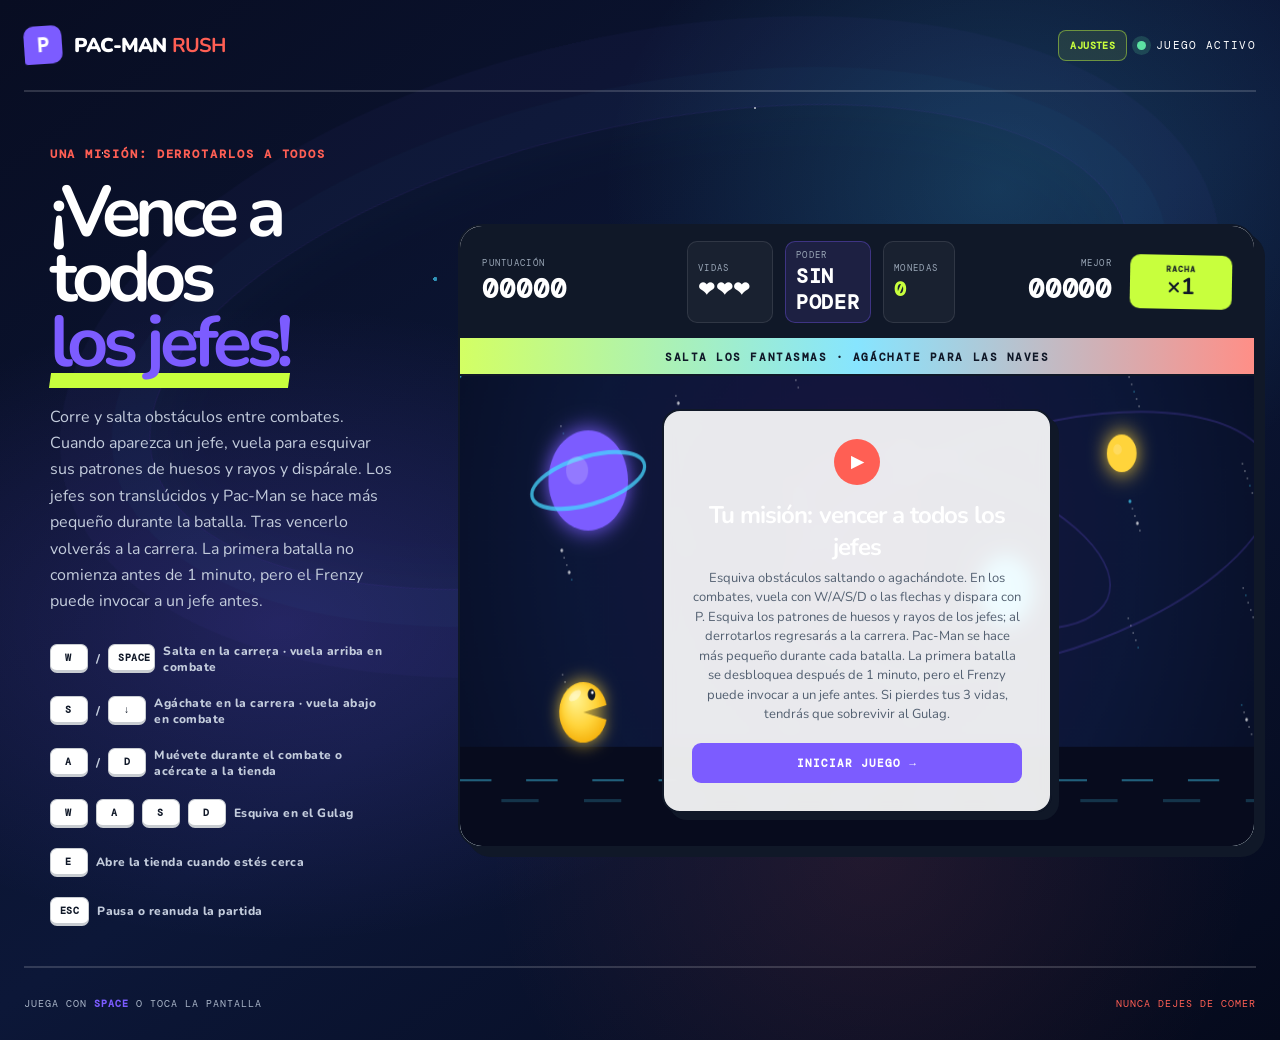
==== Untitled-3.html @ 81307b78 "Add pause controls and clearer boss warnings Co-authored-by: Copilot <223556219+Copilot@users.norepl" ====
<!DOCTYPE html>
<html lang="es">
<head>
  <meta charset="UTF-8">
  <meta name="viewport" content="width=device-width, initial-scale=1.0, viewport-fit=cover">
  <meta name="theme-color" content="#111827">
  <title>Pac-Man Rush — Juego de Pac-Man</title>
  <link rel="preconnect" href="https://fonts.googleapis.com">
  <link rel="preconnect" href="https://fonts.gstatic.com" crossorigin>
  <link href="https://fonts.googleapis.com/css2?family=DM+Mono:wght@500&family=Nunito:wght@600;700;800;900&display=swap" rel="stylesheet">
  <link rel="stylesheet" href="Untitled-2.css">
</head>
<body>
  <main class="app-shell">
    <header class="topbar">
      <a class="brand" href="#" aria-label="Pac-Man Rush">
        <span class="brand-mark" aria-hidden="true">P</span>
        <span>PAC-MAN <b>RUSH</b></span>
      </a>
      <div class="topbar-actions">
        <details class="settings-menu" id="settingsMenu">
          <summary class="settings-button">AJUSTES</summary>
          <section class="settings-panel" aria-labelledby="settingsTitle">
            <h2 id="settingsTitle">Ajustes del juego</h2>
            <label class="setting-row" for="musicToggle">
              <span><strong>Música</strong><small>Melodías de carrera, jefes y Gulag</small></span>
              <input id="musicToggle" type="checkbox" checked>
            </label>
            <label class="setting-row" for="jumpSoundToggle">
              <span><strong>Sonido del salto</strong><small>Efecto de sonido al saltar</small></span>
              <input id="jumpSoundToggle" type="checkbox" checked>
            </label>
            <label class="setting-row" for="mobileModeToggle">
              <span><strong>Modo celular</strong><small>Mejora la nitidez y estabiliza a Pac-Man y los fantasmas</small></span>
              <input id="mobileModeToggle" type="checkbox">
            </label>
            <label class="setting-row" for="reducedAnimationsToggle">
              <span><strong>Reducir animaciones</strong><small>Úsalo si el celular se traba o muestra efectos visuales extraños; no cambia el juego</small></span>
              <input id="reducedAnimationsToggle" type="checkbox">
            </label>
            <p class="settings-status" id="settingsStatus" aria-live="polite">Los ajustes se guardan en este dispositivo.</p>
            <button class="settings-retry" id="retryAudioButton" type="button" hidden>REINTENTAR AUDIO</button>
          </section>
        </details>
        <span class="status-dot"></span>
        <span>JUEGO ACTIVO</span>
      </div>
    </header>

    <section class="hero">
      <div class="hero-copy">
        <p class="eyebrow">UNA MISIÓN: DERROTARLOS A TODOS</p>
        <h1>¡Vence a todos<br><span>los jefes!</span></h1>
        <p class="intro">Corre y salta obstáculos entre combates. Cuando aparezca un jefe, vuela para esquivar sus patrones de huesos y rayos y dispárale. Los jefes son translúcidos y Pac-Man se hace más pequeño durante la batalla. Tras vencerlo volverás a la carrera. La primera batalla no comienza antes de 1 minuto, pero el Frenzy puede invocar a un jefe antes.</p>
        <div class="controls-hint">
          <span><kbd>W</kbd> / <kbd>SPACE</kbd> Salta en la carrera · vuela arriba en combate</span>
          <span><kbd>S</kbd> / <kbd>↓</kbd> Agáchate en la carrera · vuela abajo en combate</span>
          <span><kbd>A</kbd> / <kbd>D</kbd> Muévete durante el combate o acércate a la tienda</span>
          <span><kbd>W</kbd><kbd>A</kbd><kbd>S</kbd><kbd>D</kbd> Esquiva en el Gulag</span>
          <span><kbd>E</kbd> Abre la tienda cuando estés cerca</span>
          <span><kbd>ESC</kbd> Pausa o reanuda la partida</span>
        </div>
      </div>

      <div class="game-card">
        <div class="hud" aria-label="Puntuación del juego">
          <div class="hud-stat">
            <span class="hud-label">PUNTUACIÓN</span>
            <strong id="score">00000</strong>
          </div>

          <div class="hud-meta">
            <div class="hud-metric">
              <span class="hud-label">VIDAS</span>
              <strong id="lives">❤❤❤</strong>
            </div>
            <div class="hud-metric hud-metric--power">
              <span class="hud-label">PODER</span>
              <strong id="powerStatus">SIN PODER</strong>
            </div>
            <div class="hud-metric hud-metric--coins">
              <span class="hud-label">MONEDAS</span>
              <strong id="coinCount">0</strong>
            </div>
          </div>

          <div class="hud-stat hud-stat--right">
            <span class="hud-label">MEJOR</span>
            <strong id="best">00000</strong>
          </div>
          <div class="multiplier" id="multiplier">
            <span>RACHA</span>
            <strong id="multiplierValue">×1</strong>
          </div>
        </div>

        <div class="action-prompt" id="actionPrompt">SALTA LOS FANTASMAS · AGÁCHATE PARA LAS NAVES</div>

        <div class="game-stage" id="gameStage">
          <canvas id="gameCanvas" width="960" height="450" aria-label="Juego de Pac-Man"></canvas>
          <div class="start-panel" id="startPanel">
            <span class="panel-icon">▶</span>
            <h2>Tu misión: vencer a todos los jefes</h2>
            <p>Esquiva obstáculos saltando o agachándote. En los combates, vuela con W/A/S/D o las flechas y dispara con P. Esquiva los patrones de huesos y rayos de los jefes; al derrotarlos regresarás a la carrera. Pac-Man se hace más pequeño durante cada batalla. La primera batalla se desbloquea después de 1 minuto, pero el Frenzy puede invocar a un jefe antes. Si pierdes tus 3 vidas, tendrás que sobrevivir al Gulag.</p>
            <button id="startButton" type="button">INICIAR JUEGO <span>→</span></button>
          </div>
          <div class="game-over-panel" id="gameOverPanel" hidden>
            <span class="panel-icon">!</span>
            <h2>¡Fin de la carrera!</h2>
            <p>Tu puntuación: <strong id="finalScore">0</strong></p>
            <p class="restart-hint">Pulsa <kbd>F</kbd> para comenzar otra vez</p>
            <button id="restartButton" type="button">JUGAR DE NUEVO <span>↻</span></button>
          </div>
          <div class="victory-panel" id="victoryPanel" hidden>
            <span class="panel-icon">★</span>
            <h2>¡Misión cumplida!</h2>
            <p>Derrotaste a todos los jefes. Puntuación final: <strong id="victoryScore">0</strong></p>
            <button id="victoryRestartButton" type="button">JUGAR DE NUEVO <span>↻</span></button>
          </div>
          <button class="game-pause-button" id="gamePauseButton" type="button" aria-label="Pausar juego" hidden>Ⅱ</button>
          <div class="pause-panel" id="pausePanel" role="dialog" aria-modal="true" aria-labelledby="pauseTitle" hidden>
            <span class="panel-icon">Ⅱ</span>
            <h2 id="pauseTitle">Juego en pausa</h2>
            <p>La partida y la música están pausadas.</p>
            <button id="resumeButton" type="button">CONTINUAR <span>▶</span></button>
            <button class="pause-restart-button" id="pauseRestartButton" type="button">REINICIAR PARTIDA <span>↻</span></button>
          </div>
          <div class="gulag-hud" id="gulagHud" role="timer" aria-live="off" hidden>
            <strong id="gulagTitle">EL GULAG</strong>
            <span id="gulagTimer">ESQUIVA PARA VOLVER</span>
            <p>MUÉVETE CON W A S D O LAS FLECHAS</p>
          </div>
          <section class="shark-shop" id="sharkShop" aria-label="Tienda del tiburón" hidden>
            <div class="shop-heading">
              <div>
                <span class="shop-eyebrow">VISITA ESPECIAL</span>
                <h2>¡La tienda del tiburón!</h2>
              </div>
              <strong class="shop-wallet">🪙 <span id="shopCoinCount">0</span></strong>
            </div>
            <p class="shop-copy">Compra una mejora. Tus monedas y mejoras duran hasta que reinicies la partida.</p>
            <div class="shop-items">
              <button class="shop-item" type="button" data-shop-item="score">
                <strong>Racha x2</strong>
                <span class="shop-item-description">Duplica los puntos que ganas.</span>
                <span class="shop-item-price"></span>
              </button>
              <button class="shop-item" type="button" data-shop-item="boss-speed">
                <strong>Botas relámpago</strong>
                <span class="shop-item-description">Muévete más rápido en los jefes.</span>
                <span class="shop-item-price"></span>
              </button>
              <button class="shop-item" type="button" data-shop-item="weapon">
                <strong>Rayo sónico</strong>
                <span class="shop-item-description">Cada disparo hace más daño.</span>
                <span class="shop-item-price"></span>
              </button>
              <button class="shop-item" type="button" data-shop-item="life">
                <strong>Vida extra</strong>
                <span class="shop-item-description">Recupera 1 vida (máximo 3).</span>
                <span class="shop-item-price"></span>
              </button>
            </div>
            <div class="shop-footer">
              <span id="shopMessage" aria-live="polite">Acércate al tiburón para comprar.</span>
              <button id="shopContinueButton" type="button">SEGUIR JUGANDO</button>
            </div>
          </section>
          <div class="milestone-toast" id="milestoneToast" aria-live="polite">
            <span id="milestoneLabel">RACHA DE</span>
            <strong id="milestoneValue">×2</strong>
          </div>

          <div class="boss-panel" id="bossPanel" hidden>
            <span id="bossName">ALIENÍGENA</span>
            <strong id="bossStatus">SALUD: 8</strong>
            <span id="bossAttackStatus">ATAQUE EN: 4s</span>
            <span class="boss-attack-hint" id="bossAttackHint"></span>
            <div class="boss-ammo" id="ammoCount">BALAS: 0</div>
            <span class="boss-intro-status" id="bossIntroStatus" aria-live="polite" hidden></span>
            <p class="boss-controls">WASD / JOYSTICK (EN 3s) · P DISPARA · CARGADOR BRILLANTE = +1 BALA</p>
          </div>
        </div>

        <div class="mobile-controls" aria-label="Controles del juego">
          <div id="gulagJoystick" class="gulag-joystick" role="application" aria-label="Joystick: mueve en cualquier dirección" hidden>
            <div class="gulag-joystick-base">
              <div id="gulagJoystickKnob" class="gulag-joystick-knob"></div>
            </div>
            <span>MOVER</span>
          </div>
          <button id="moveLeftButton" type="button" aria-label="Mover a la izquierda" hidden>←<span>IZQUIERDA</span></button>
          <button id="jumpButton" type="button" aria-label="Saltar">↑<span>SALTAR</span></button>
          <button id="shootButton" type="button" aria-label="Disparar" hidden>●<span>DISPARAR</span></button>
          <button id="duckButton" type="button" aria-label="Agacharse">↓<span>AGÁCHATE</span></button>
          <button id="interactButton" type="button" aria-label="Interactuar con la tienda" hidden>◎<span>TIENDA</span></button>
          <button id="moveRightButton" type="button" aria-label="Mover a la derecha" hidden>→<span>DERECHA</span></button>
        </div>
      </div>
    </section>

    <footer>
      <p>JUEGA CON <span>SPACE</span> O TOCA LA PANTALLA</p>
      <p class="footer-rule">NUNCA DEJES DE COMER</p>
    </footer>
  </main>

  <script src="audio.js"></script>
  <script src="Untitled-1.js"></script>
</body>
</html>
---- Untitled-2.css ----
:root {
  --ink: #101828;
  --paper: #f7f7f1;
  --lime: #c8ff3d;
  --coral: #ff5f54;
  --violet: #7c5cff;
  --cyan: #46d7ff;
  --white: #ffffff;
}

* {
  box-sizing: border-box;
}

html {
  min-height: 100%;
  background: #050a1c;
}

body {
  position: relative;
  min-height: 100vh;
  margin: 0;
  color: var(--white);
  background:
    radial-gradient(ellipse at 78% 18%, rgba(70, 215, 255, .18), transparent 28%),
    radial-gradient(ellipse at 22% 60%, rgba(124, 92, 255, .2), transparent 36%),
    radial-gradient(ellipse at 68% 82%, rgba(255, 95, 84, .1), transparent 31%),
    linear-gradient(145deg, #080d22, #0c1738 52%, #050a1c);
  font-family: "Nunito", sans-serif;
  overflow-x: hidden;
}

body::before,
body::after {
  position: fixed;
  z-index: 0;
  content: "";
  pointer-events: none;
}

body::before {
  inset: 0;
  opacity: .72;
  background-image:
    radial-gradient(1px 1px at 8% 17%, #fff 99%, transparent),
    radial-gradient(1px 1px at 21% 73%, rgba(255, 255, 255, .8) 99%, transparent),
    radial-gradient(2px 2px at 34% 31%, rgba(70, 215, 255, .9) 99%, transparent),
    radial-gradient(1px 1px at 47% 84%, #fff 99%, transparent),
    radial-gradient(1px 1px at 59% 12%, rgba(255, 255, 255, .8) 99%, transparent),
    radial-gradient(2px 2px at 71% 58%, rgba(124, 92, 255, .9) 99%, transparent),
    radial-gradient(1px 1px at 86% 29%, #fff 99%, transparent),
    radial-gradient(1px 1px at 94% 78%, rgba(70, 215, 255, .8) 99%, transparent);
}

body::after {
  top: 14%;
  left: 50%;
  width: min(1000px, 110vw);
  height: 440px;
  border: 1px solid rgba(124, 92, 255, .12);
  border-radius: 50%;
  box-shadow:
    0 0 0 38px rgba(70, 215, 255, .025),
    0 0 0 90px rgba(124, 92, 255, .035),
    inset 0 0 70px rgba(70, 215, 255, .04);
  transform: translateX(-50%) rotate(-13deg);
}

button,
kbd {
  font: inherit;
}

button {
  -webkit-tap-highlight-color: transparent;
}

.app-shell {
  position: relative;
  z-index: 1;
  width: min(1460px, calc(100% - 48px));
  min-height: 100vh;
  margin: 0 auto;
  display: flex;
  flex-direction: column;
}

.topbar {
  position: relative;
  z-index: 12;
  height: 92px;
  display: flex;
  align-items: center;
  justify-content: space-between;
  border-bottom: 2px solid rgba(255, 255, 255, .16);
}

.brand {
  display: flex;
  align-items: center;
  gap: 12px;
  color: var(--white);
  font-size: 20px;
  font-weight: 900;
  letter-spacing: -.04em;
  text-decoration: none;
}

.brand b {
  color: var(--coral);
}

.brand-mark {
  width: 38px;
  height: 38px;
  display: grid;
  place-items: center;
  color: var(--white);
  background: var(--violet);
  border-radius: 10px 10px 10px 3px;
  font-family: "DM Mono", monospace;
  transform: rotate(-4deg);
}

.topbar-actions {
  display: flex;
  align-items: center;
  gap: 10px;
  font-family: "DM Mono", monospace;
  font-size: 11px;
  letter-spacing: .12em;
}

.settings-button {
  display: block;
  padding: 8px 11px;
  color: var(--lime);
  background: rgba(200, 255, 61, .1);
  border: 1px solid rgba(200, 255, 61, .45);
  border-radius: 8px;
  cursor: pointer;
  font-family: "DM Mono", monospace;
  font-size: 10px;
  font-weight: 700;
  letter-spacing: .04em;
  list-style: none;
}

.settings-button::-webkit-details-marker {
  display: none;
}

.settings-button:hover,
.settings-button:focus-visible,
.settings-menu[open] .settings-button {
  background: rgba(200, 255, 61, .2);
}

.settings-menu {
  position: relative;
}

.settings-panel {
  position: absolute;
  top: calc(100% + 12px);
  right: 0;
  z-index: 20;
  width: min(340px, calc(100vw - 32px));
  padding: 18px;
  color: var(--white);
  background: rgba(9, 17, 39, .98);
  border: 2px solid rgba(200, 255, 61, .75);
  border-radius: 14px;
  box-shadow: 6px 6px 0 rgba(16, 24, 40, .65), 0 0 28px rgba(70, 215, 255, .16);
  font-family: "Nunito", sans-serif;
  letter-spacing: normal;
}

.settings-panel h2 {
  margin: 0 0 10px;
  font-size: 18px;
}

.setting-row {
  min-height: 62px;
  display: flex;
  align-items: center;
  justify-content: space-between;
  gap: 14px;
  padding: 10px 0;
  border-top: 1px solid rgba(255, 255, 255, .12);
  cursor: pointer;
}

.setting-row span {
  display: grid;
  gap: 3px;
}

.setting-row strong {
  font-size: 13px;
}

.setting-row small {
  color: #aab6c9;
  font-size: 10px;
  line-height: 1.35;
}

.setting-row input {
  flex: 0 0 auto;
  width: 21px;
  height: 21px;
  accent-color: var(--lime);
}

.settings-status {
  margin: 8px 0 0;
  color: #aab6c9;
  font-size: 10px;
  line-height: 1.4;
}

.settings-retry {
  margin-top: 10px;
  padding: 8px 10px;
  color: var(--ink);
  background: var(--lime);
  border: 0;
  border-radius: 7px;
  cursor: pointer;
  font-family: "DM Mono", monospace;
  font-size: 9px;
  font-weight: 700;
}

.settings-retry[hidden] {
  display: none;
}

@media (max-width: 430px) {
  .settings-panel {
    right: -4px;
    padding: 14px;
  }
}

.status-dot {
  width: 9px;
  height: 9px;
  background: #5de3a3;
  border-radius: 50%;
  box-shadow: 0 0 0 5px rgba(93, 227, 163, .18);
  animation: pulse 1.8s infinite;
}

.hero {
  flex: 1;
  display: grid;
  grid-template-columns: minmax(280px, .72fr) minmax(620px, 1.55fr);
  gap: clamp(30px, 5vw, 80px);
  align-items: center;
  padding: 54px 0 40px;
}

.hero-copy {
  align-self: center;
  padding-left: clamp(0px, 2vw, 28px);
}

.eyebrow {
  margin: 0 0 18px;
  color: var(--coral);
  font-family: "DM Mono", monospace;
  font-size: 12px;
  font-weight: 700;
  letter-spacing: .16em;
}

h1 {
  margin: 0;
  font-size: clamp(52px, 5.6vw, 92px);
  line-height: .91;
  letter-spacing: -.075em;
}

h1 span {
  color: var(--violet);
  position: relative;
  z-index: 0;
}

h1 span::after {
  content: "";
  position: absolute;
  z-index: -1;
  left: 0;
  right: 0;
  bottom: 3px;
  height: 15px;
  background: var(--lime);
  transform: skewX(-8deg);
}

.intro {
  max-width: 440px;
  margin: 28px 0;
  color: #c3ccdc;
  font-size: 16px;
  line-height: 1.65;
}

.controls-hint {
  display: flex;
  flex-wrap: wrap;
  gap: 20px;
  color: #c3ccdc;
  font-size: 12px;
  font-weight: 800;
  letter-spacing: .04em;
}

.controls-hint span {
  display: flex;
  align-items: center;
  gap: 8px;
}

kbd {
  min-width: 38px;
  padding: 6px 9px;
  color: var(--ink);
  background: var(--white);
  border: 1px solid #c8ccd1;
  border-bottom-width: 3px;
  border-radius: 7px;
  font-family: "DM Mono", monospace;
  font-size: 10px;
  text-align: center;
}

.game-card {
  min-width: 0;
  background: var(--white);
  border: 2px solid var(--ink);
  border-radius: 24px;
  box-shadow: 9px 9px 0 var(--ink);
  overflow: hidden;
}

.hud {
  min-height: 92px;
  display: grid;
  grid-template-columns: 1fr minmax(180px, 220px) 1fr auto;
  align-items: center;
  gap: 18px;
  padding: 15px 22px;
  background: var(--ink);
  color: var(--white);
}

.hud-stat {
  display: flex;
  flex-direction: column;
  gap: 2px;
}

.hud-meta {
  display: flex;
  align-items: stretch;
  gap: 12px;
}

.hud-metric {
  display: flex;
  flex-direction: column;
  justify-content: center;
  gap: 2px;
  min-width: 86px;
  padding: 7px 10px;
  color: var(--white);
  background: rgba(255, 255, 255, .04);
  border: 1px solid rgba(255, 255, 255, .1);
  border-radius: 10px;
}

.hud-metric--power {
  background: rgba(124, 92, 255, .12);
  border-color: rgba(124, 92, 255, .35);
}

.hud-metric--power.power-active {
  animation: power-ready-pulse .85s ease-in-out infinite alternate;
}

.hud-metric--coins {
  min-width: 72px;
}

.hud-metric--coins strong {
  color: var(--lime);
}

.hud-stat--right {
  text-align: right;
}

.hud-label {
  color: #9aa7b7;
  font-family: "DM Mono", monospace;
  font-size: 9px;
  letter-spacing: .14em;
}

.hud-stat strong,
.hud-metric strong {
  font-family: "DM Mono", monospace;
  font-size: clamp(20px, 2.1vw, 30px);
  letter-spacing: .03em;
}

.hud-metric strong {
  font-size: clamp(15px, 1.6vw, 20px);
}

.multiplier {
  min-width: 102px;
  padding: 9px 14px;
  color: var(--ink);
  background: var(--lime);
  border-radius: 10px;
  text-align: center;
  transform: rotate(1deg);
}

.action-prompt {
  display: flex;
  justify-content: center;
  align-items: center;
  gap: 10px;
  padding: 12px 16px 10px;
  color: var(--ink);
  background: linear-gradient(90deg, rgba(200, 255, 61, .8), rgba(70, 215, 255, .65), rgba(255, 95, 84, .7));
  border-bottom: 2px solid var(--ink);
  font-family: "DM Mono", monospace;
  font-size: 11px;
  font-weight: 700;
  letter-spacing: .14em;
  text-transform: uppercase;
}

.multiplier span {
  display: block;
  font-family: "DM Mono", monospace;
  font-size: 8px;
  font-weight: 700;
  letter-spacing: .14em;
}

.multiplier strong {
  font-size: 23px;
  line-height: 1.1;
}

.game-stage {
  position: relative;
  height: min(52vw, 470px);
  min-height: 350px;
  overflow: hidden;
  background: #d9f2f6;
  isolation: isolate;
}

#gameCanvas {
  display: block;
  width: 100%;
  height: 100%;
}

.start-panel,
.game-over-panel,
.victory-panel,
.pause-panel {
  position: absolute;
  z-index: 5;
  inset: 50% auto auto 50%;
  width: min(390px, calc(100% - 40px));
  padding: 28px;
  background: rgba(255, 255, 255, .91);
  border: 2px solid var(--ink);
  border-radius: 18px;
  box-shadow: 7px 7px 0 var(--ink);
  text-align: center;
  transform: translate(-50%, -50%);
  backdrop-filter: blur(8px);
}

.start-panel[hidden],
.game-over-panel[hidden],
.victory-panel[hidden],
.pause-panel[hidden] {
  display: none;
}

.start-panel {
  max-height: calc(100% - 24px);
  overflow-y: auto;
}

.gulag-hud {
  position: absolute;
  z-index: 8;
  top: 16px;
  left: 50%;
  width: min(420px, calc(100% - 32px));
  padding: 12px 16px;
  color: #fff;
  background: rgba(10, 4, 12, .9);
  border: 2px solid #ff3f5f;
  border-radius: 12px;
  box-shadow: 0 0 24px rgba(255, 20, 65, .4);
  text-align: center;
  transform: translateX(-50%);
  pointer-events: none;
}

.gulag-hud[hidden] {
  display: none;
}

.gulag-hud strong,
.gulag-hud span {
  display: block;
  font-family: "DM Mono", monospace;
}

.gulag-hud strong {
  color: #ff3f5f;
  font-size: 18px;
  letter-spacing: .16em;
  text-shadow: 0 0 12px rgba(255, 30, 70, .9);
}

.gulag-hud span {
  margin-top: 4px;
  font-size: 12px;
}

.gulag-hud:not(.gulag-intro) strong,
.gulag-hud:not(.gulag-intro) p {
  display: none;
}

.gulag-hud p {
  margin: 5px 0 0;
  color: #c7b8c0;
  font-family: "DM Mono", monospace;
  font-size: 9px;
  letter-spacing: .04em;
}

.restart-hint {
  margin-top: -8px !important;
  font-family: "DM Mono", monospace;
  font-size: 10px !important;
}

.restart-hint kbd {
  min-width: 24px;
  padding: 3px 6px;
}

.game-over-panel {
  top: 18px;
  transform: translateX(-50%);
}

.victory-panel {
  top: 50%;
  border-color: var(--lime);
  transform: translate(-50%, -50%);
}

.shark-shop {
  position: absolute;
  z-index: 9;
  top: 50%;
  left: 50%;
  width: min(560px, calc(100% - 28px));
  max-height: calc(100% - 24px);
  padding: 22px;
  color: var(--white);
  background: rgba(9, 17, 39, .97);
  border: 2px solid var(--lime);
  border-radius: 20px;
  box-shadow: 8px 8px 0 rgba(16, 24, 40, .72), 0 0 30px rgba(200, 255, 61, .23);
  transform: translate(-50%, -50%);
  overflow-y: auto;
}

.shark-shop[hidden] {
  display: none;
}

.shop-heading,
.shop-footer {
  display: flex;
  align-items: center;
  justify-content: space-between;
  gap: 14px;
}

.shop-eyebrow {
  color: var(--lime);
  font-family: "DM Mono", monospace;
  font-size: 9px;
  letter-spacing: .14em;
}

.shop-heading h2 {
  margin: 4px 0 0;
  font-size: clamp(20px, 4vw, 27px);
}

.shop-wallet {
  flex: 0 0 auto;
  padding: 8px 12px;
  color: var(--ink);
  background: var(--lime);
  border-radius: 10px;
  font-family: "DM Mono", monospace;
}

.shop-copy {
  margin: 10px 0 15px;
  color: #c3ccdc;
  font-size: 12px;
}

.shop-items {
  display: grid;
  grid-template-columns: repeat(2, minmax(0, 1fr));
  gap: 10px;
}

.shop-item {
  min-height: 112px;
  display: flex;
  flex-direction: column;
  align-items: flex-start;
  gap: 7px;
  padding: 12px;
  color: var(--white);
  background: rgba(255, 255, 255, .07);
  border: 1px solid rgba(255, 255, 255, .18);
  border-radius: 12px;
  text-align: left;
  cursor: pointer;
  transition: transform .15s ease, border-color .15s ease, background .15s ease;
}

.shop-item:not(:disabled):hover {
  transform: translateY(-3px);
  background: rgba(124, 92, 255, .24);
  border-color: var(--cyan);
}

.shop-item:disabled {
  opacity: .48;
  cursor: not-allowed;
}

.shop-item strong {
  color: var(--lime);
  font-family: "DM Mono", monospace;
  font-size: 12px;
}

.shop-item-description {
  color: #d2d9e5;
  font-size: 10px;
  line-height: 1.35;
}

.shop-item-price {
  margin-top: auto;
  color: var(--cyan);
  font-family: "DM Mono", monospace;
  font-size: 10px;
  font-weight: 700;
}

.shop-footer {
  margin-top: 14px;
}

#shopMessage {
  color: #c3ccdc;
  font-size: 10px;
}

#shopContinueButton {
  flex: 0 0 auto;
  padding: 10px 13px;
  color: var(--ink);
  background: var(--lime);
  border: 0;
  border-radius: 9px;
  font-family: "DM Mono", monospace;
  font-size: 9px;
  font-weight: 700;
  cursor: pointer;
}

.panel-icon {
  display: inline-grid;
  width: 46px;
  height: 46px;
  place-items: center;
  color: var(--white);
  background: var(--coral);
  border-radius: 50%;
  font-family: "DM Mono", monospace;
  font-weight: 900;
}

.start-panel h2,
.game-over-panel h2,
.victory-panel h2 {
  margin: 14px 0 6px;
  font-size: 24px;
  letter-spacing: -.04em;
}

.start-panel p,
.game-over-panel p,
.victory-panel p {
  margin: 0 0 18px;
  color: #536071;
  font-size: 13px;
  line-height: 1.5;
}

.start-panel button,
.game-over-panel button,
.victory-panel button,
.pause-panel button {
  width: 100%;
  padding: 13px 18px;
  color: var(--white);
  background: var(--violet);
  border: 0;
  border-radius: 9px;
  cursor: pointer;
  font-family: "DM Mono", monospace;
  font-size: 11px;
  font-weight: 700;
  letter-spacing: .09em;
  transition: transform .15s ease, box-shadow .15s ease;
}

.start-panel button:hover,
.game-over-panel button:hover,
.victory-panel button:hover,
.pause-panel button:hover {
  transform: translateY(-2px);
  box-shadow: 0 6px 0 rgba(16, 24, 40, .2);
}

.milestone-toast {
  position: absolute;
  z-index: 7;
  top: 28px;
  left: 50%;
  display: flex;
  align-items: center;
  gap: 9px;
  padding: 9px 16px;
  color: var(--ink);
  background: var(--lime);
  border: 2px solid var(--ink);
  border-radius: 99px;
  box-shadow: 4px 4px 0 var(--ink);
  font-family: "DM Mono", monospace;
  font-size: 9px;
  letter-spacing: .09em;
  opacity: 0;
  pointer-events: none;
  transform: translate(-50%, -25px) scale(.9);
  transition: opacity .25s, transform .25s;
}

.milestone-toast.visible {
  opacity: 1;
  transform: translate(-50%, 0) scale(1);
}

.milestone-toast.animating {
  animation: milestone-pop .72s cubic-bezier(.2, 1.45, .45, 1) both;
}

.milestone-toast.frenzy {
  color: #fff;
  background: #ff3f5f;
  border-color: #fff;
  box-shadow: 4px 4px 0 #101828, 0 0 22px rgba(255, 63, 95, .75);
}

.milestone-toast strong {
  font-size: 17px;
}

.boss-panel {
  position: absolute;
  z-index: 8;
  right: 18px;
  top: 18px;
  width: min(252px, calc(100% - 36px));
  padding: 14px;
  color: var(--white);
  background: rgba(16, 24, 40, .94);
  border: 2px solid var(--coral);
  border-radius: 14px;
  box-shadow: 6px 6px 0 rgba(16, 24, 40, .3);
  text-align: center;
}

.boss-panel[hidden] {
  display: none;
}

.boss-intro-status {
  display: inline-block !important;
  margin-top: 6px;
  padding: 4px 8px;
  color: #101828 !important;
  background: var(--lime);
  border-radius: 99px;
  font-size: 9px !important;
  font-weight: 900;
}

.boss-intro-status[hidden] {
  display: none !important;
}

.boss-attack-hint {
  display: block !important;
  margin-top: 5px;
  color: #d7efff !important;
  font-size: 8px !important;
  line-height: 1.45;
  letter-spacing: .04em !important;
}

.boss-panel .boss-attack-imminent {
  color: #fff !important;
  background: #d93650;
  border-radius: 6px;
  padding: 5px 7px;
  animation: boss-warning-pulse .42s ease-in-out infinite alternate;
}

@keyframes boss-warning-pulse {
  to { background: #ff244b; box-shadow: 0 0 14px rgba(255, 36, 75, .85); }
}

.game-pause-button {
  position: absolute;
  z-index: 10;
  top: 16px;
  left: 16px;
  min-width: 42px;
  min-height: 42px;
  padding: 8px 12px;
  color: var(--white);
  background: rgba(16, 24, 40, .9);
  border: 2px solid var(--white);
  border-radius: 10px;
  font-size: 16px;
  font-weight: 900;
  cursor: pointer;
  touch-action: manipulation;
}

.game-pause-button[hidden] {
  display: none;
}

.pause-panel {
  z-index: 12;
  color: var(--ink);
}

.pause-panel .pause-restart-button {
  margin-top: 9px;
  color: var(--ink);
  background: #e8edf5;
  border: 1px solid rgba(16, 24, 40, .16);
}

.mobile-controls.paused {
  pointer-events: none;
  visibility: hidden;
}

.boss-panel span,
.boss-panel strong {
  display: block;
  font-family: "DM Mono", monospace;
}

.boss-panel span {
  color: var(--lime);
  font-size: 8px;
  letter-spacing: .14em;
}

.boss-panel strong {
  margin: 5px 0;
  font-size: 14px;
}

.boss-ammo {
  margin-top: 8px;
  color: var(--lime);
  font-family: "DM Mono", monospace;
  font-size: 12px;
}

.boss-controls {
  margin: 7px 0 0;
  color: #d5dce5;
  font-family: "DM Mono", monospace;
  font-size: 8px;
  line-height: 1.5;
}

.boss-controls kbd {
  min-width: 22px;
  padding: 2px 5px;
  border-bottom-width: 2px;
}

@keyframes milestone-pop {
  0% { transform: translate(-50%, -25px) scale(.55); }
  55% { transform: translate(-50%, 0) scale(1.13); }
  100% { transform: translate(-50%, 0) scale(1); }
}

@keyframes power-ready-pulse {
  from {
    border-color: rgba(124, 92, 255, .35);
    box-shadow: 0 0 0 rgba(70, 215, 255, 0);
  }
  to {
    border-color: rgba(70, 215, 255, .95);
    box-shadow: 0 0 16px rgba(70, 215, 255, .72);
  }
}

.game-stage.damage-shake {
  animation: damage-shake .48s steps(2, end);
}

@keyframes damage-shake {
  0%, 100% { transform: translate(0, 0); }
  20% { transform: translate(-7px, 3px); }
  40% { transform: translate(6px, -3px); }
  60% { transform: translate(-4px, -2px); }
  80% { transform: translate(3px, 2px); }
}

@media (prefers-reduced-motion: reduce) {
  .hud-metric--power.power-active {
    animation: none;
    border-color: rgba(70, 215, 255, .95);
    box-shadow: 0 0 12px rgba(70, 215, 255, .55);
  }

  .game-stage.damage-shake {
    animation: none;
  }

  .boss-panel .boss-attack-imminent {
    animation: none;
  }
}

.mobile-controls {
  display: none;
  grid-template-columns: 1fr 1fr;
  border-top: 2px solid var(--ink);
}

.mobile-controls.boss-active {
  grid-template-columns: repeat(5, minmax(0, 1fr));
}

.mobile-controls.boss-joystick-active {
  grid-template-columns: 1fr auto;
  justify-items: center;
  padding: 8px 14px;
}

.mobile-controls.gulag-active {
  grid-template-columns: 1fr;
  justify-items: center;
  padding: 8px;
}

.mobile-controls.shop-active {
  grid-template-columns: repeat(3, minmax(0, 1fr));
}

.mobile-controls.shop-active.shop-open {
  display: none;
}

.gulag-joystick[hidden] {
  display: none;
}

.gulag-joystick {
  display: grid;
  justify-items: center;
  gap: 3px;
  color: #ff9aaf;
  font-family: "DM Mono", monospace;
  font-size: 8px;
  font-weight: 700;
  letter-spacing: .14em;
  touch-action: none;
  user-select: none;
  -webkit-user-select: none;
}

.gulag-joystick-base {
  position: relative;
  width: 104px;
  height: 104px;
  display: grid;
  place-items: center;
  background:
    linear-gradient(rgba(255, 36, 75, .2), rgba(255, 36, 75, .2)) center / 2px 68% no-repeat,
    linear-gradient(90deg, rgba(255, 36, 75, .2), rgba(255, 36, 75, .2)) center / 68% 2px no-repeat,
    radial-gradient(circle, rgba(255, 36, 75, .16) 0 34%, rgba(255, 36, 75, .07) 35% 64%, rgba(21, 10, 16, .92) 65%);
  border: 2px solid rgba(255, 73, 110, .8);
  border-radius: 50%;
  box-shadow: inset 0 0 16px rgba(255, 36, 75, .22), 0 0 18px rgba(255, 36, 75, .16);
  touch-action: none;
}

.gulag-joystick-knob {
  width: 38px;
  height: 38px;
  background: radial-gradient(circle at 35% 30%, #ff8da5, #ff244b 72%);
  border: 2px solid #ffd4dc;
  border-radius: 50%;
  box-shadow: 0 3px 10px rgba(0, 0, 0, .45), 0 0 12px rgba(255, 36, 75, .55);
  pointer-events: none;
  transform: translate(0, 0);
}

.mobile-controls.boss-joystick-active .gulag-joystick {
  color: #9af4ff;
}

.mobile-controls.boss-joystick-active .gulag-joystick-base {
  background:
    linear-gradient(rgba(70, 215, 255, .2), rgba(70, 215, 255, .2)) center / 2px 68% no-repeat,
    linear-gradient(90deg, rgba(70, 215, 255, .2), rgba(70, 215, 255, .2)) center / 68% 2px no-repeat,
    radial-gradient(circle, rgba(70, 215, 255, .18) 0 34%, rgba(70, 215, 255, .07) 35% 64%, rgba(8, 17, 35, .92) 65%);
  border-color: rgba(70, 215, 255, .85);
  box-shadow: inset 0 0 16px rgba(70, 215, 255, .22), 0 0 18px rgba(70, 215, 255, .2);
}

.mobile-controls.boss-joystick-active .gulag-joystick-knob {
  background: radial-gradient(circle at 35% 30%, #b4faff, #20a9d2 72%);
  box-shadow: 0 3px 10px rgba(0, 0, 0, .45), 0 0 12px rgba(70, 215, 255, .55);
}

.mobile-controls button[hidden] {
  display: none;
}

.mobile-controls button {
  min-width: 0;
  min-height: 64px;
  padding: 10px 4px;
  background: var(--white);
  border: 0;
  color: var(--ink);
  font-family: "DM Mono", monospace;
  font-size: 18px;
  font-weight: 800;
  touch-action: none;
  user-select: none;
  -webkit-user-select: none;
  -webkit-touch-callout: none;
}

.mobile-controls button + button {
  border-left: 2px solid var(--ink);
}

.mobile-controls button:active {
  background: var(--lime);
  transform: translateY(1px);
}

.mobile-controls.gulag-active button {
  display: none;
}

.mobile-controls span {
  display: block;
  margin-top: 2px;
  font-size: clamp(6px, 1.7vw, 8px);
  letter-spacing: .06em;
}

footer {
  min-height: 74px;
  display: flex;
  align-items: center;
  justify-content: space-between;
  border-top: 2px solid rgba(255, 255, 255, .16);
  color: #aab6c9;
  font-family: "DM Mono", monospace;
  font-size: 10px;
  letter-spacing: .1em;
}

footer span {
  color: var(--violet);
  font-weight: 700;
}

.footer-rule {
  color: var(--coral);
}

@keyframes pulse {
  50% { box-shadow: 0 0 0 9px rgba(93, 227, 163, 0); }
}

@media (max-width: 1050px) {
  .hero {
    grid-template-columns: 1fr;
    padding-top: 38px;
  }

  .hero-copy {
    display: grid;
    grid-template-columns: 1fr 1fr;
    gap: 0 30px;
    padding-left: 0;
  }

  .hero-copy .eyebrow,
  .hero-copy h1 {
    grid-column: 1;
  }

  .hero-copy .intro,
  .hero-copy .controls-hint {
    grid-column: 2;
  }

  .hero-copy .intro {
    margin-top: 6px;
  }

  .hero-copy .controls-hint {
    align-self: start;
  }
}

@media (max-width: 720px) {
  .app-shell {
    width: min(100% - 24px, 620px);
  }

  .topbar {
    height: 72px;
  }

  .hero {
    padding: 30px 0 28px;
  }

  .hero-copy {
    display: block;
  }

  h1 {
    font-size: clamp(48px, 16vw, 70px);
  }

  .intro {
    margin: 20px 0;
  }

  .game-card {
    box-shadow: 6px 6px 0 var(--ink);
  }

  .hud {
    grid-template-columns: 1fr 1fr;
    gap: 10px;
    padding: 13px 15px;
  }

  .hud-meta {
    gap: 6px;
    flex-wrap: wrap;
  }

  .hud-metric {
    min-width: 65px;
    padding: 6px 7px;
  }

  .multiplier {
    grid-column: 1 / -1;
    min-width: 0;
    padding: 7px 12px;
    display: flex;
    justify-content: center;
    align-items: center;
    gap: 10px;
  }

  .multiplier span {
    display: inline;
  }

  .action-prompt {
    padding: 10px 8px;
    font-size: clamp(7px, 2.2vw, 10px);
    letter-spacing: .07em;
    text-align: center;
  }

  .game-stage {
    height: clamp(270px, 76vw, 390px);
    min-height: 270px;
  }

  .mobile-controls {
    display: grid;
  }

  .mobile-controls.boss-active button {
    min-height: 58px;
  }

  .shop-items {
    grid-template-columns: 1fr;
    gap: 5px;
  }

  .shop-item {
    min-height: 60px;
    gap: 4px;
    padding: 8px;
  }

  .shop-item strong,
  .shop-item-price {
    font-size: 9px;
  }

  .shop-item-description {
    font-size: 9px;
    line-height: 1.15;
  }

  .shop-copy {
    margin: 4px 0 6px;
    font-size: 9px;
  }

  .shark-shop {
    top: 8px;
    max-height: calc(100% - 16px);
    padding: 10px;
    transform: translateX(-50%);
  }

  .shop-heading h2 {
    font-size: 17px;
  }

  .shop-footer {
    gap: 6px;
  }

  #shopMessage {
    max-width: 42%;
    font-size: 8px;
    line-height: 1.2;
  }

  #shopContinueButton {
    padding: 7px;
    font-size: 8px;
  }

  footer {
    min-height: 60px;
  }

  .footer-rule {
    display: none;
  }
}

@media (max-width: 430px) {
  .topbar-actions {
    display: flex;
  }

  .topbar-actions .status-dot,
  .topbar-actions > span:last-child {
    display: none;
  }

  .settings-button {
    padding: 6px 8px;
    font-size: 9px;
  }

  .game-stage {
    height: clamp(250px, 76vw, 330px);
    min-height: 250px;
  }

  h1 {
    font-size: 47px;
  }
}

@media (pointer: coarse) and (min-width: 721px) {
  .mobile-controls {
    display: grid;
  }
}

@media (prefers-reduced-motion: reduce) {
  *, *::before, *::after {
    scroll-behavior: auto !important;
    animation-duration: .01ms !important;
    animation-iteration-count: 1 !important;
    transition-duration: .01ms !important;
  }
}
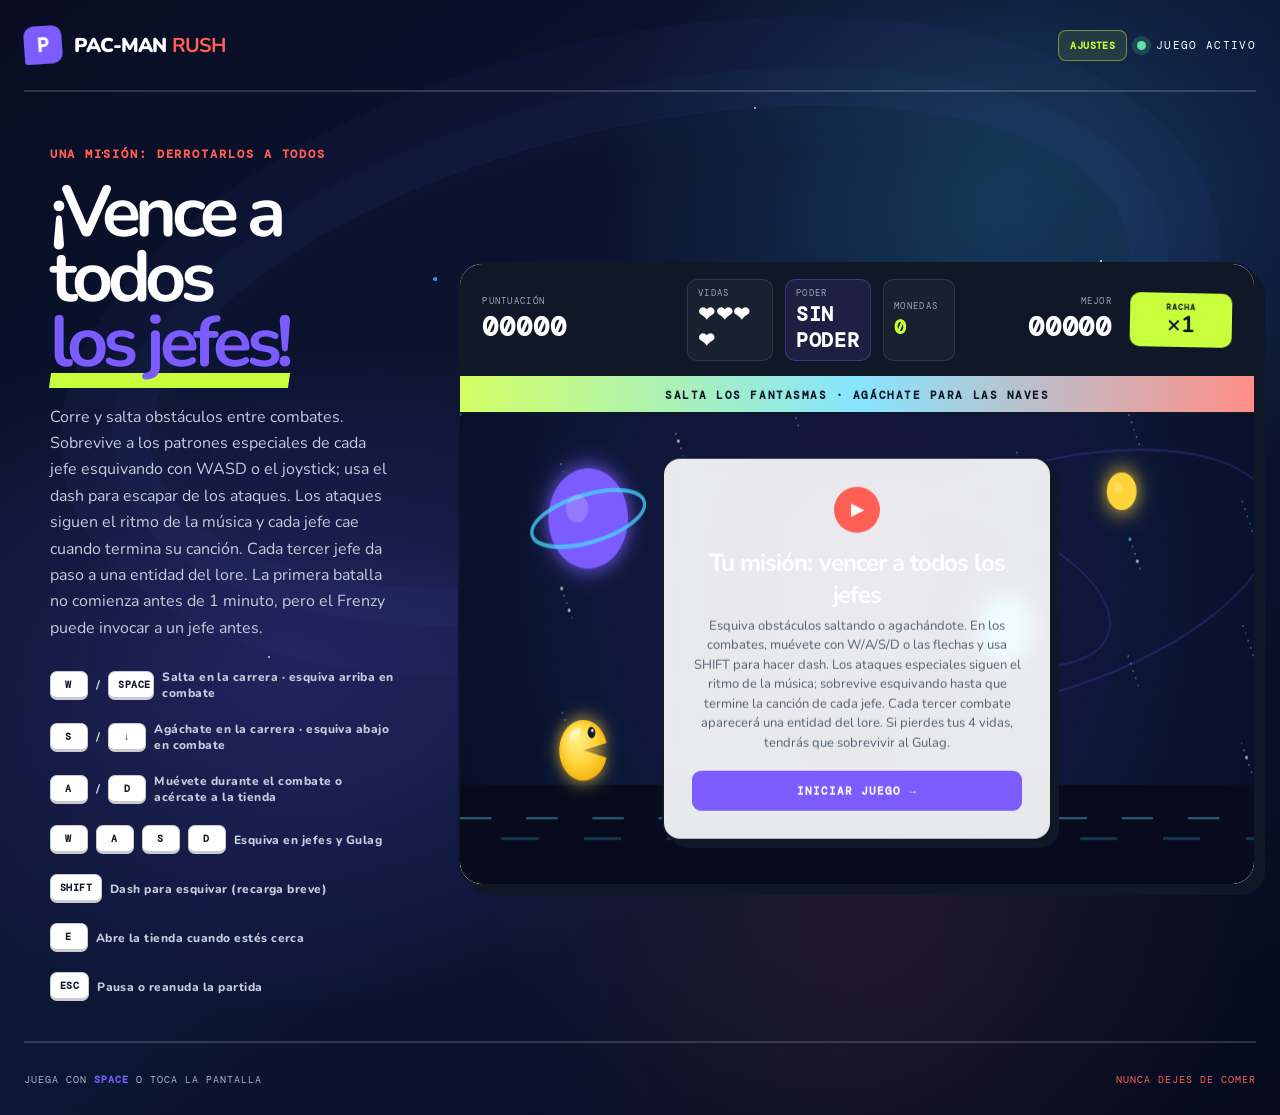
==== commit 0e40e63b: "Publish updated boss battles and music Co-authored-by: Copilot <223556219+Copilot@users.noreply.gith" ====
--- a/Untitled-3.html
+++ b/Untitled-3.html
@@ -51,12 +51,13 @@
       <div class="hero-copy">
         <p class="eyebrow">UNA MISIÓN: DERROTARLOS A TODOS</p>
         <h1>¡Vence a todos<br><span>los jefes!</span></h1>
-        <p class="intro">Corre y salta obstáculos entre combates. Cuando aparezca un jefe, vuela para esquivar sus patrones de huesos y rayos y dispárale. Los jefes son translúcidos y Pac-Man se hace más pequeño durante la batalla. Tras vencerlo volverás a la carrera. La primera batalla no comienza antes de 1 minuto, pero el Frenzy puede invocar a un jefe antes.</p>
+        <p class="intro">Corre y salta obstáculos entre combates. Sobrevive a los patrones especiales de cada jefe esquivando con WASD o el joystick; usa el dash para escapar de los ataques. Los ataques siguen el ritmo de la música y cada jefe cae cuando termina su canción. Cada tercer jefe da paso a una entidad del lore. La primera batalla no comienza antes de 1 minuto, pero el Frenzy puede invocar a un jefe antes.</p>
         <div class="controls-hint">
-          <span><kbd>W</kbd> / <kbd>SPACE</kbd> Salta en la carrera · vuela arriba en combate</span>
-          <span><kbd>S</kbd> / <kbd>↓</kbd> Agáchate en la carrera · vuela abajo en combate</span>
+          <span><kbd>W</kbd> / <kbd>SPACE</kbd> Salta en la carrera · esquiva arriba en combate</span>
+          <span><kbd>S</kbd> / <kbd>↓</kbd> Agáchate en la carrera · esquiva abajo en combate</span>
           <span><kbd>A</kbd> / <kbd>D</kbd> Muévete durante el combate o acércate a la tienda</span>
-          <span><kbd>W</kbd><kbd>A</kbd><kbd>S</kbd><kbd>D</kbd> Esquiva en el Gulag</span>
+          <span><kbd>W</kbd><kbd>A</kbd><kbd>S</kbd><kbd>D</kbd> Esquiva en jefes y Gulag</span>
+          <span><kbd>SHIFT</kbd> Dash para esquivar (recarga breve)</span>
           <span><kbd>E</kbd> Abre la tienda cuando estés cerca</span>
           <span><kbd>ESC</kbd> Pausa o reanuda la partida</span>
         </div>
@@ -72,7 +73,7 @@
           <div class="hud-meta">
             <div class="hud-metric">
               <span class="hud-label">VIDAS</span>
-              <strong id="lives">❤❤❤</strong>
+              <strong id="lives">❤❤❤❤</strong>
             </div>
             <div class="hud-metric hud-metric--power">
               <span class="hud-label">PODER</span>
@@ -101,7 +102,7 @@
           <div class="start-panel" id="startPanel">
             <span class="panel-icon">▶</span>
             <h2>Tu misión: vencer a todos los jefes</h2>
-            <p>Esquiva obstáculos saltando o agachándote. En los combates, vuela con W/A/S/D o las flechas y dispara con P. Esquiva los patrones de huesos y rayos de los jefes; al derrotarlos regresarás a la carrera. Pac-Man se hace más pequeño durante cada batalla. La primera batalla se desbloquea después de 1 minuto, pero el Frenzy puede invocar a un jefe antes. Si pierdes tus 3 vidas, tendrás que sobrevivir al Gulag.</p>
+            <p>Esquiva obstáculos saltando o agachándote. En los combates, muévete con W/A/S/D o las flechas y usa SHIFT para hacer dash. Los ataques especiales siguen el ritmo de la música; sobrevive esquivando hasta que termine la canción de cada jefe. Cada tercer combate aparecerá una entidad del lore. Si pierdes tus 4 vidas, tendrás que sobrevivir al Gulag.</p>
             <button id="startButton" type="button">INICIAR JUEGO <span>→</span></button>
           </div>
           <div class="game-over-panel" id="gameOverPanel" hidden>
@@ -150,14 +151,14 @@
                 <span class="shop-item-description">Muévete más rápido en los jefes.</span>
                 <span class="shop-item-price"></span>
               </button>
-              <button class="shop-item" type="button" data-shop-item="weapon">
-                <strong>Rayo sónico</strong>
-                <span class="shop-item-description">Cada disparo hace más daño.</span>
+              <button class="shop-item" type="button" data-shop-item="dash">
+                <strong>Impulso rápido</strong>
+                <span class="shop-item-description">Reduce la recarga del dash.</span>
                 <span class="shop-item-price"></span>
               </button>
               <button class="shop-item" type="button" data-shop-item="life">
                 <strong>Vida extra</strong>
-                <span class="shop-item-description">Recupera 1 vida (máximo 3).</span>
+                <span class="shop-item-description">Recupera 1 vida (máximo 4).</span>
                 <span class="shop-item-price"></span>
               </button>
             </div>
@@ -173,12 +174,12 @@
 
           <div class="boss-panel" id="bossPanel" hidden>
             <span id="bossName">ALIENÍGENA</span>
-            <strong id="bossStatus">SALUD: 8</strong>
+            <span class="boss-lore" id="bossLore" hidden></span>
+            <strong id="bossStatus">SOBREVIVE: 20s</strong>
             <span id="bossAttackStatus">ATAQUE EN: 4s</span>
             <span class="boss-attack-hint" id="bossAttackHint"></span>
-            <div class="boss-ammo" id="ammoCount">BALAS: 0</div>
             <span class="boss-intro-status" id="bossIntroStatus" aria-live="polite" hidden></span>
-            <p class="boss-controls">WASD / JOYSTICK (EN 3s) · P DISPARA · CARGADOR BRILLANTE = +1 BALA</p>
+            <p class="boss-controls">WASD / JOYSTICK PARA ESQUIVAR · SHIFT / DASH PARA ESCAPAR</p>
           </div>
         </div>
 
@@ -191,7 +192,7 @@
           </div>
           <button id="moveLeftButton" type="button" aria-label="Mover a la izquierda" hidden>←<span>IZQUIERDA</span></button>
           <button id="jumpButton" type="button" aria-label="Saltar">↑<span>SALTAR</span></button>
-          <button id="shootButton" type="button" aria-label="Disparar" hidden>●<span>DISPARAR</span></button>
+          <button id="dashButton" type="button" aria-label="Dash" hidden>➤<span>DASH</span></button>
           <button id="duckButton" type="button" aria-label="Agacharse">↓<span>AGÁCHATE</span></button>
           <button id="interactButton" type="button" aria-label="Interactuar con la tienda" hidden>◎<span>TIENDA</span></button>
           <button id="moveRightButton" type="button" aria-label="Mover a la derecha" hidden>→<span>DERECHA</span></button>
--- a/Untitled-2.css
+++ b/Untitled-2.css
@@ -845,6 +845,19 @@
   display: none !important;
 }
 
+.boss-lore {
+  display: block !important;
+  margin-top: 5px;
+  color: #e7d9ff !important;
+  font-size: 8px !important;
+  line-height: 1.4;
+  letter-spacing: .02em !important;
+}
+
+.boss-lore[hidden] {
+  display: none !important;
+}
+
 .boss-attack-hint {
   display: block !important;
   margin-top: 5px;
@@ -990,7 +1003,7 @@
 
 .mobile-controls {
   display: none;
-  grid-template-columns: 1fr 1fr;
+  grid-template-columns: repeat(3, minmax(0, 1fr));
   border-top: 2px solid var(--ink);
 }
 
@@ -1005,9 +1018,10 @@
 }
 
 .mobile-controls.gulag-active {
-  grid-template-columns: 1fr;
+  grid-template-columns: 1fr auto;
   justify-items: center;
-  padding: 8px;
+  align-items: center;
+  padding: 8px 14px;
 }
 
 .mobile-controls.shop-active {
@@ -1110,6 +1124,18 @@
   transform: translateY(1px);
 }
 
+.mobile-controls #dashButton {
+  min-width: 64px;
+  color: #07506a;
+  background: #d7f8ff;
+  border-left: 2px solid rgba(16, 24, 40, .16);
+}
+
+.mobile-controls #dashButton.dash-cooldown {
+  color: #687386;
+  background: #e4e8ef;
+}
+
 .mobile-controls.gulag-active button {
   display: none;
 }
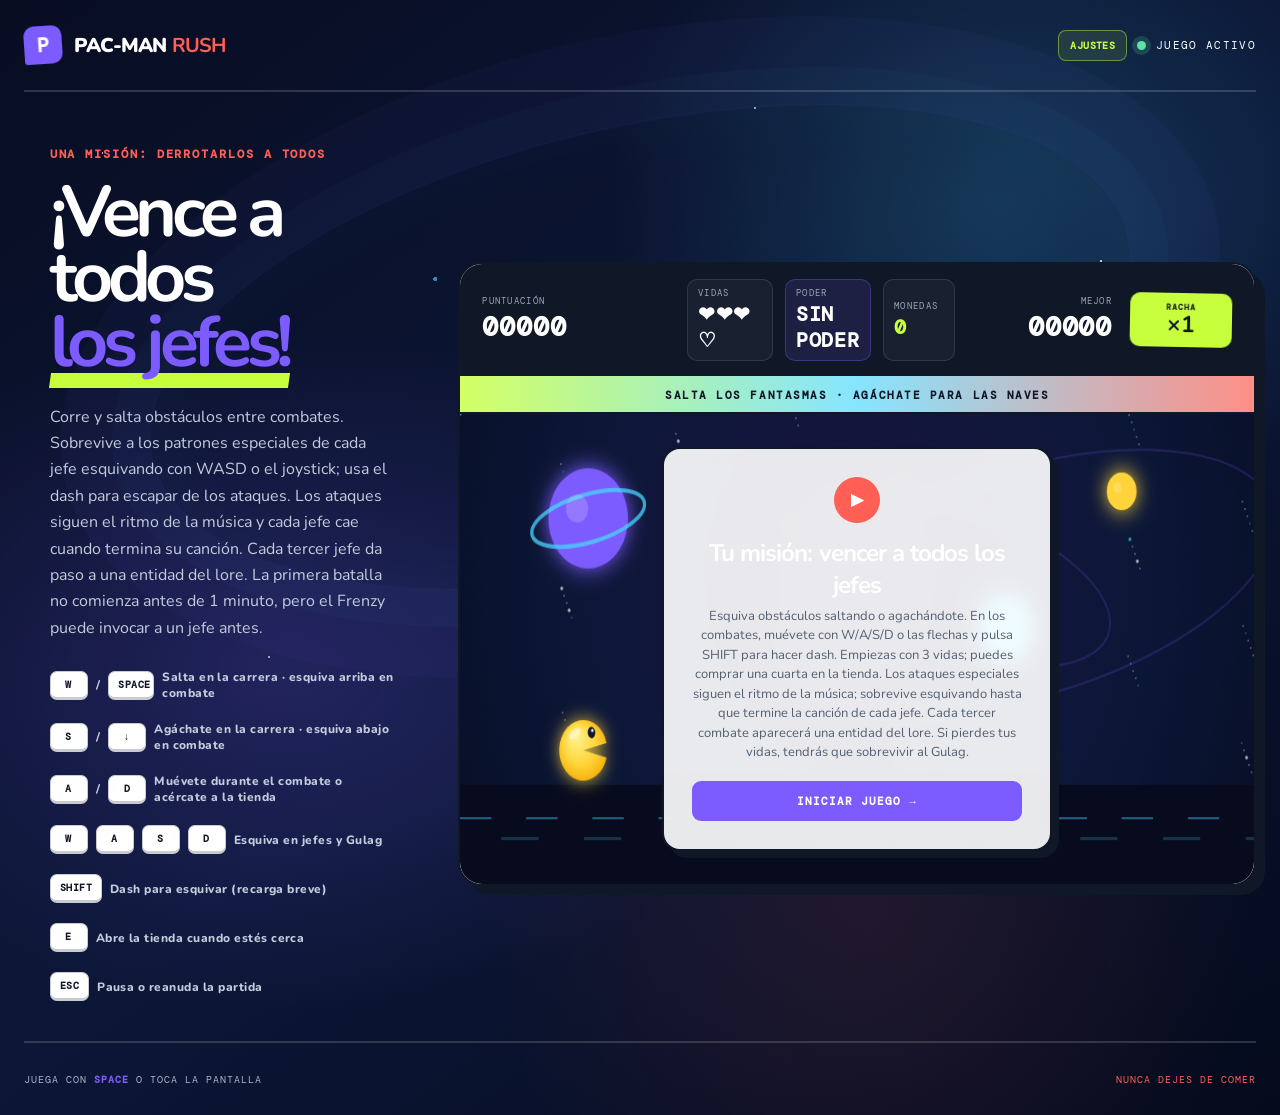
==== commit df46170b: "Update dash control, lives, and shark merchant Co-authored-by: Copilot <223556219+Copilot@users.nore" ====
--- a/Untitled-3.html
+++ b/Untitled-3.html
@@ -102,7 +102,7 @@
           <div class="start-panel" id="startPanel">
             <span class="panel-icon">▶</span>
             <h2>Tu misión: vencer a todos los jefes</h2>
-            <p>Esquiva obstáculos saltando o agachándote. En los combates, muévete con W/A/S/D o las flechas y usa SHIFT para hacer dash. Los ataques especiales siguen el ritmo de la música; sobrevive esquivando hasta que termine la canción de cada jefe. Cada tercer combate aparecerá una entidad del lore. Si pierdes tus 4 vidas, tendrás que sobrevivir al Gulag.</p>
+            <p>Esquiva obstáculos saltando o agachándote. En los combates, muévete con W/A/S/D o las flechas y pulsa SHIFT para hacer dash. Empiezas con 3 vidas; puedes comprar una cuarta en la tienda. Los ataques especiales siguen el ritmo de la música; sobrevive esquivando hasta que termine la canción de cada jefe. Cada tercer combate aparecerá una entidad del lore. Si pierdes tus vidas, tendrás que sobrevivir al Gulag.</p>
             <button id="startButton" type="button">INICIAR JUEGO <span>→</span></button>
           </div>
           <div class="game-over-panel" id="gameOverPanel" hidden>
@@ -158,7 +158,7 @@
               </button>
               <button class="shop-item" type="button" data-shop-item="life">
                 <strong>Vida extra</strong>
-                <span class="shop-item-description">Recupera 1 vida (máximo 4).</span>
+                <span class="shop-item-description">Empiezas con 3; compra una cuarta vida una vez.</span>
                 <span class="shop-item-price"></span>
               </button>
             </div>
@@ -192,7 +192,7 @@
           </div>
           <button id="moveLeftButton" type="button" aria-label="Mover a la izquierda" hidden>←<span>IZQUIERDA</span></button>
           <button id="jumpButton" type="button" aria-label="Saltar">↑<span>SALTAR</span></button>
-          <button id="dashButton" type="button" aria-label="Dash" hidden>➤<span>DASH</span></button>
+          <button id="dashButton" type="button" aria-label="SHIFT: dash disponible" hidden>⇧<span>SHIFT</span></button>
           <button id="duckButton" type="button" aria-label="Agacharse">↓<span>AGÁCHATE</span></button>
           <button id="interactButton" type="button" aria-label="Interactuar con la tienda" hidden>◎<span>TIENDA</span></button>
           <button id="moveRightButton" type="button" aria-label="Mover a la derecha" hidden>→<span>DERECHA</span></button>
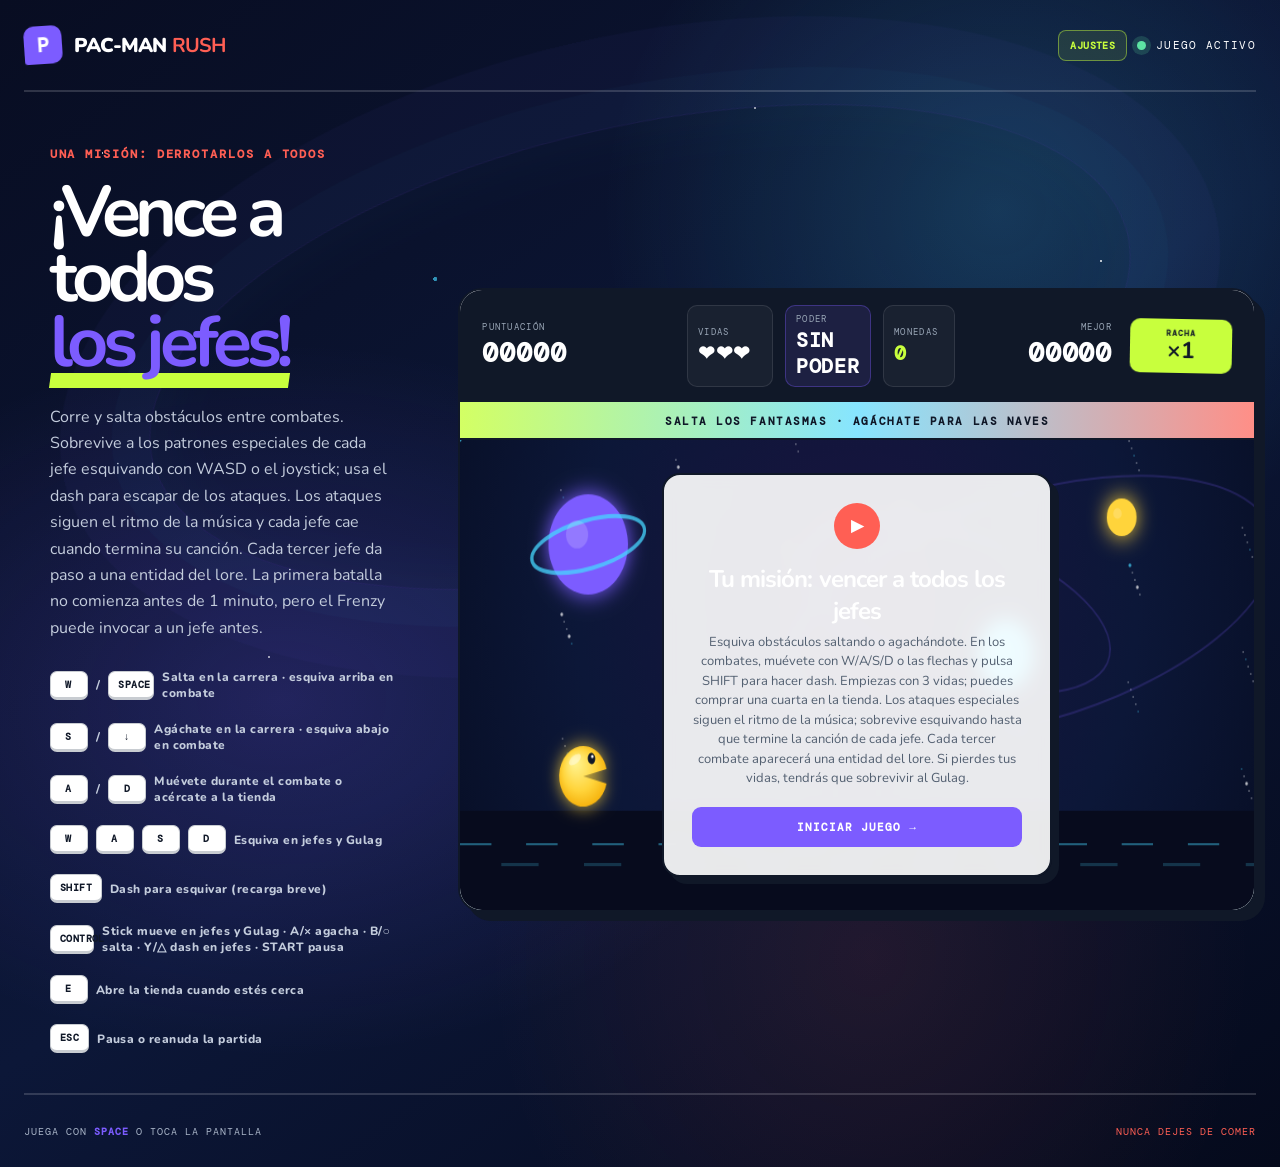
==== commit 408720ab: "Update gamepad control mapping Co-authored-by: Copilot <223556219+Copilot@users.noreply.github.com>" ====
--- a/Untitled-3.html
+++ b/Untitled-3.html
@@ -58,6 +58,7 @@
           <span><kbd>A</kbd> / <kbd>D</kbd> Muévete durante el combate o acércate a la tienda</span>
           <span><kbd>W</kbd><kbd>A</kbd><kbd>S</kbd><kbd>D</kbd> Esquiva en jefes y Gulag</span>
           <span><kbd>SHIFT</kbd> Dash para esquivar (recarga breve)</span>
+          <span><kbd>CONTROL</kbd> Stick mueve en jefes y Gulag · A/× agacha · B/○ salta · Y/△ dash en jefes · START pausa</span>
           <span><kbd>E</kbd> Abre la tienda cuando estés cerca</span>
           <span><kbd>ESC</kbd> Pausa o reanuda la partida</span>
         </div>
@@ -73,7 +74,7 @@
           <div class="hud-meta">
             <div class="hud-metric">
               <span class="hud-label">VIDAS</span>
-              <strong id="lives">❤❤❤❤</strong>
+              <strong id="lives">❤❤❤</strong>
             </div>
             <div class="hud-metric hud-metric--power">
               <span class="hud-label">PODER</span>
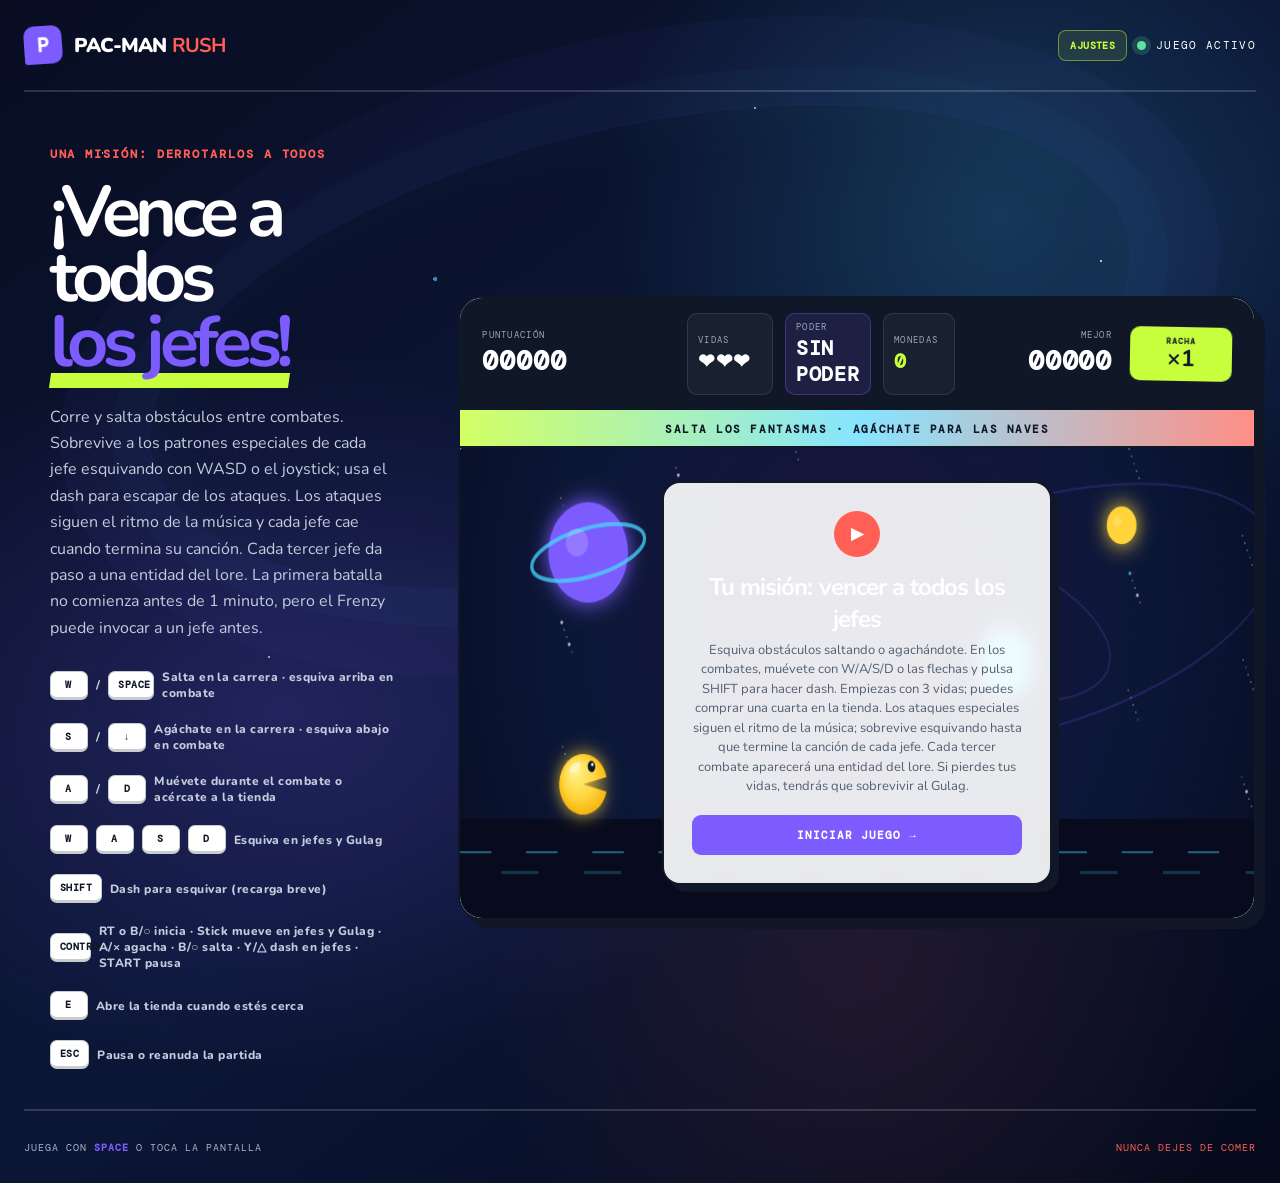
==== commit c2f7c5ed: "Allow starting with gamepad RT Co-authored-by: Copilot <223556219+Copilot@users.noreply.github.com>" ====
--- a/Untitled-3.html
+++ b/Untitled-3.html
@@ -58,7 +58,7 @@
           <span><kbd>A</kbd> / <kbd>D</kbd> Muévete durante el combate o acércate a la tienda</span>
           <span><kbd>W</kbd><kbd>A</kbd><kbd>S</kbd><kbd>D</kbd> Esquiva en jefes y Gulag</span>
           <span><kbd>SHIFT</kbd> Dash para esquivar (recarga breve)</span>
-          <span><kbd>CONTROL</kbd> Stick mueve en jefes y Gulag · A/× agacha · B/○ salta · Y/△ dash en jefes · START pausa</span>
+          <span><kbd>CONTROL</kbd> RT o B/○ inicia · Stick mueve en jefes y Gulag · A/× agacha · B/○ salta · Y/△ dash en jefes · START pausa</span>
           <span><kbd>E</kbd> Abre la tienda cuando estés cerca</span>
           <span><kbd>ESC</kbd> Pausa o reanuda la partida</span>
         </div>
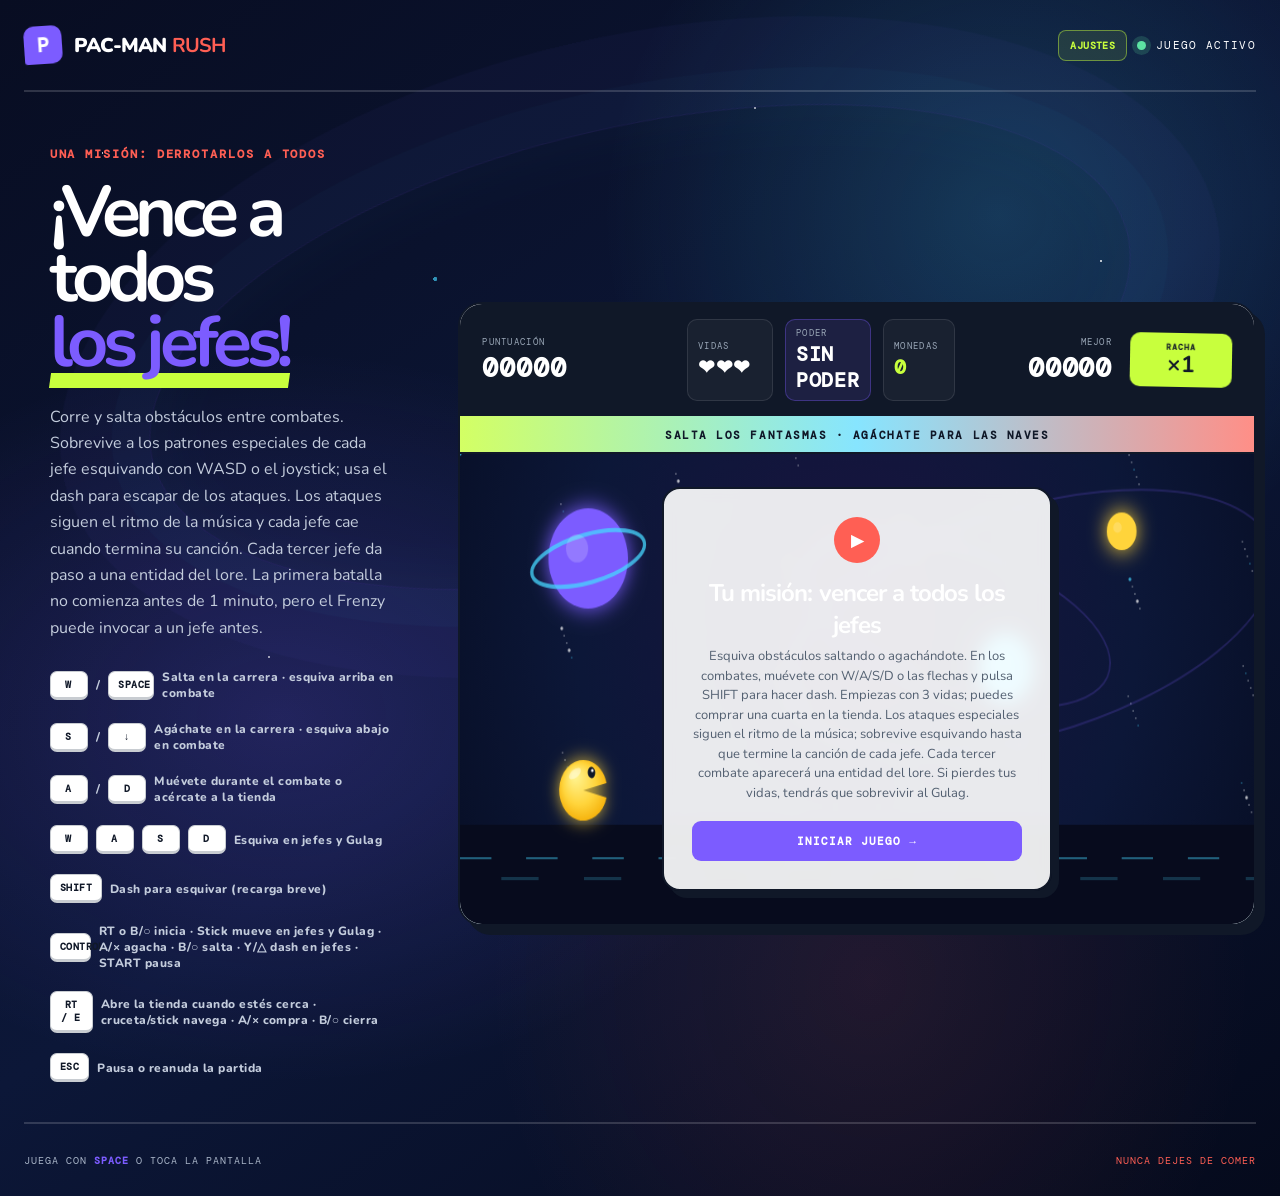
==== commit 67c837c6: "Redesign shark shop and add controller controls Co-authored-by: Copilot <223556219+Copilot@users.nor" ====
--- a/Untitled-3.html
+++ b/Untitled-3.html
@@ -59,7 +59,7 @@
           <span><kbd>W</kbd><kbd>A</kbd><kbd>S</kbd><kbd>D</kbd> Esquiva en jefes y Gulag</span>
           <span><kbd>SHIFT</kbd> Dash para esquivar (recarga breve)</span>
           <span><kbd>CONTROL</kbd> RT o B/○ inicia · Stick mueve en jefes y Gulag · A/× agacha · B/○ salta · Y/△ dash en jefes · START pausa</span>
-          <span><kbd>E</kbd> Abre la tienda cuando estés cerca</span>
+          <span><kbd>RT / E</kbd> Abre la tienda cuando estés cerca · cruceta/stick navega · A/× compra · B/○ cierra</span>
           <span><kbd>ESC</kbd> Pausa o reanuda la partida</span>
         </div>
       </div>
@@ -132,37 +132,50 @@
             <span id="gulagTimer">ESQUIVA PARA VOLVER</span>
             <p>MUÉVETE CON W A S D O LAS FLECHAS</p>
           </div>
-          <section class="shark-shop" id="sharkShop" aria-label="Tienda del tiburón" hidden>
+          <section class="shark-shop" id="sharkShop" aria-label="Tienda del tiburón" aria-describedby="shopControls" hidden>
             <div class="shop-heading">
               <div>
-                <span class="shop-eyebrow">VISITA ESPECIAL</span>
-                <h2>¡La tienda del tiburón!</h2>
+                <span class="shop-eyebrow">PUESTO DE MEJORAS · VISITA ESPECIAL</span>
+                <h2>Mercado del tiburón</h2>
               </div>
-              <strong class="shop-wallet">🪙 <span id="shopCoinCount">0</span></strong>
-            </div>
-            <p class="shop-copy">Compra una mejora. Tus monedas y mejoras duran hasta que reinicies la partida.</p>
+              <strong class="shop-wallet"><span aria-hidden="true">◆</span> <span id="shopCoinCount">0</span><small>MONEDAS</small></strong>
+            </div>
+            <p class="shop-copy">Invierte tus monedas en mejoras para esta partida.</p>
             <div class="shop-items">
               <button class="shop-item" type="button" data-shop-item="score">
-                <strong>Racha x2</strong>
-                <span class="shop-item-description">Duplica los puntos que ganas.</span>
+                <span class="shop-item-icon" aria-hidden="true">×2</span>
+                <span class="shop-item-info">
+                  <strong>Racha x2</strong>
+                  <span class="shop-item-description">Duplica los puntos que ganas.</span>
+                </span>
                 <span class="shop-item-price"></span>
               </button>
               <button class="shop-item" type="button" data-shop-item="boss-speed">
-                <strong>Botas relámpago</strong>
-                <span class="shop-item-description">Muévete más rápido en los jefes.</span>
+                <span class="shop-item-icon" aria-hidden="true">⚡</span>
+                <span class="shop-item-info">
+                  <strong>Botas relámpago</strong>
+                  <span class="shop-item-description">Muévete más rápido en los jefes.</span>
+                </span>
                 <span class="shop-item-price"></span>
               </button>
               <button class="shop-item" type="button" data-shop-item="dash">
-                <strong>Impulso rápido</strong>
-                <span class="shop-item-description">Reduce la recarga del dash.</span>
+                <span class="shop-item-icon" aria-hidden="true">➤</span>
+                <span class="shop-item-info">
+                  <strong>Impulso rápido</strong>
+                  <span class="shop-item-description">Reduce la recarga del dash.</span>
+                </span>
                 <span class="shop-item-price"></span>
               </button>
               <button class="shop-item" type="button" data-shop-item="life">
-                <strong>Vida extra</strong>
-                <span class="shop-item-description">Empiezas con 3; compra una cuarta vida una vez.</span>
-                <span class="shop-item-price"></span>
-              </button>
-            </div>
+                <span class="shop-item-icon" aria-hidden="true">♥</span>
+                <span class="shop-item-info">
+                  <strong>Vida extra</strong>
+                  <span class="shop-item-description">Compra una cuarta vida una vez.</span>
+                </span>
+                <span class="shop-item-price"></span>
+              </button>
+            </div>
+            <p class="shop-controls-hint" id="shopControls"><kbd>←/→/↑/↓</kbd> ELEGIR <kbd>A/×</kbd> COMPRAR <kbd>B/○</kbd> CERRAR</p>
             <div class="shop-footer">
               <span id="shopMessage" aria-live="polite">Acércate al tiburón para comprar.</span>
               <button id="shopContinueButton" type="button">SEGUIR JUGANDO</button>
@@ -195,7 +208,7 @@
           <button id="jumpButton" type="button" aria-label="Saltar">↑<span>SALTAR</span></button>
           <button id="dashButton" type="button" aria-label="SHIFT: dash disponible" hidden>⇧<span>SHIFT</span></button>
           <button id="duckButton" type="button" aria-label="Agacharse">↓<span>AGÁCHATE</span></button>
-          <button id="interactButton" type="button" aria-label="Interactuar con la tienda" hidden>◎<span>TIENDA</span></button>
+          <button id="interactButton" type="button" aria-label="Abrir la tienda con RT" hidden>◎<span>RT · TIENDA</span></button>
           <button id="moveRightButton" type="button" aria-label="Mover a la derecha" hidden>→<span>DERECHA</span></button>
         </div>
       </div>
--- a/Untitled-2.css
+++ b/Untitled-2.css
@@ -587,16 +587,19 @@
   z-index: 9;
   top: 50%;
   left: 50%;
-  width: min(560px, calc(100% - 28px));
+  width: min(680px, calc(100% - 28px));
   max-height: calc(100% - 24px);
-  padding: 22px;
+  padding: clamp(16px, 2.4vw, 24px);
   color: var(--white);
-  background: rgba(9, 17, 39, .97);
-  border: 2px solid var(--lime);
-  border-radius: 20px;
-  box-shadow: 8px 8px 0 rgba(16, 24, 40, .72), 0 0 30px rgba(200, 255, 61, .23);
+  background:
+    radial-gradient(ellipse at 100% 0, rgba(70, 215, 255, .16), transparent 42%),
+    linear-gradient(145deg, rgba(16, 29, 59, .99), rgba(7, 12, 31, .99));
+  border: 1px solid rgba(200, 255, 61, .72);
+  border-radius: 24px;
+  box-shadow: 0 24px 80px rgba(0, 0, 0, .6), 0 0 36px rgba(70, 215, 255, .12);
   transform: translate(-50%, -50%);
   overflow-y: auto;
+  backdrop-filter: blur(18px);
 }
 
 .shark-shop[hidden] {
@@ -608,61 +611,110 @@
   display: flex;
   align-items: center;
   justify-content: space-between;
-  gap: 14px;
+  gap: 16px;
 }
 
 .shop-eyebrow {
-  color: var(--lime);
-  font-family: "DM Mono", monospace;
-  font-size: 9px;
-  letter-spacing: .14em;
+  color: var(--cyan);
+  font-family: "DM Mono", monospace;
+  font-size: 10px;
+  letter-spacing: .16em;
 }
 
 .shop-heading h2 {
   margin: 4px 0 0;
-  font-size: clamp(20px, 4vw, 27px);
+  font-size: clamp(24px, 4vw, 34px);
+  letter-spacing: -.04em;
 }
 
 .shop-wallet {
   flex: 0 0 auto;
-  padding: 8px 12px;
+  min-width: 90px;
+  padding: 10px 14px;
+  display: grid;
+  grid-template-columns: auto 1fr;
+  align-items: center;
+  gap: 0 8px;
   color: var(--ink);
   background: var(--lime);
-  border-radius: 10px;
-  font-family: "DM Mono", monospace;
+  border-radius: 14px;
+  font-family: "DM Mono", monospace;
+  font-size: 18px;
+}
+
+.shop-wallet > span:first-child {
+  grid-row: span 2;
+  color: #4a7100;
+  font-size: 20px;
+}
+
+.shop-wallet small {
+  font-size: 8px;
+  letter-spacing: .1em;
 }
 
 .shop-copy {
-  margin: 10px 0 15px;
-  color: #c3ccdc;
-  font-size: 12px;
+  margin: 8px 0 14px;
+  color: #b6c4da;
+  font-size: 13px;
 }
 
 .shop-items {
   display: grid;
   grid-template-columns: repeat(2, minmax(0, 1fr));
-  gap: 10px;
+  gap: 12px;
 }
 
 .shop-item {
-  min-height: 112px;
-  display: flex;
-  flex-direction: column;
-  align-items: flex-start;
-  gap: 7px;
-  padding: 12px;
+  min-height: 92px;
+  display: grid;
+  grid-template-columns: 48px minmax(0, 1fr);
+  grid-template-rows: 1fr auto;
+  align-items: center;
+  gap: 10px 12px;
+  padding: 14px;
   color: var(--white);
-  background: rgba(255, 255, 255, .07);
-  border: 1px solid rgba(255, 255, 255, .18);
-  border-radius: 12px;
+  background: rgba(255, 255, 255, .045);
+  border: 1px solid rgba(186, 208, 235, .19);
+  border-radius: 16px;
   text-align: left;
   cursor: pointer;
-  transition: transform .15s ease, border-color .15s ease, background .15s ease;
+  transition: transform .15s ease, border-color .15s ease, background .15s ease, box-shadow .15s ease;
+}
+
+.shop-item-icon {
+  width: 48px;
+  height: 48px;
+  grid-row: 1 / 3;
+  display: grid;
+  place-items: center;
+  color: var(--lime);
+  background: rgba(200, 255, 61, .1);
+  border: 1px solid rgba(200, 255, 61, .24);
+  border-radius: 14px;
+  font-family: "DM Mono", monospace;
+  font-size: 17px;
+  font-weight: 900;
+}
+
+.shop-item-info {
+  min-width: 0;
+  align-self: end;
+}
+
+.shop-item.selected {
+  border-color: var(--lime);
+  box-shadow: 0 0 0 2px rgba(200, 255, 61, .2), 0 0 22px rgba(200, 255, 61, .13);
+}
+
+.shop-item:focus-visible {
+  outline: 2px solid var(--cyan);
+  outline-offset: 3px;
 }
 
 .shop-item:not(:disabled):hover {
-  transform: translateY(-3px);
-  background: rgba(124, 92, 255, .24);
+  transform: translateY(-2px);
+  background: rgba(70, 215, 255, .09);
   border-color: var(--cyan);
 }
 
@@ -674,41 +726,59 @@
 .shop-item strong {
   color: var(--lime);
   font-family: "DM Mono", monospace;
-  font-size: 12px;
+  font-size: 13px;
 }
 
 .shop-item-description {
-  color: #d2d9e5;
-  font-size: 10px;
-  line-height: 1.35;
+  display: block;
+  margin-top: 4px;
+  color: #b6c4da;
+  font-size: 11px;
+  line-height: 1.4;
 }
 
 .shop-item-price {
-  margin-top: auto;
+  grid-column: 2;
+  align-self: start;
   color: var(--cyan);
   font-family: "DM Mono", monospace;
-  font-size: 10px;
+  font-size: 9px;
   font-weight: 700;
+  letter-spacing: .04em;
+  white-space: nowrap;
+}
+
+.shop-controls-hint {
+  margin: 12px 0 0;
+  color: #91a2bc;
+  font-family: "DM Mono", monospace;
+  font-size: 8px;
+  letter-spacing: .08em;
+  text-align: center;
+}
+
+.shop-controls-hint kbd {
+  margin: 0 3px 0 8px;
 }
 
 .shop-footer {
-  margin-top: 14px;
+  margin-top: 8px;
 }
 
 #shopMessage {
-  color: #c3ccdc;
-  font-size: 10px;
+  color: #c6d2e4;
+  font-size: 11px;
 }
 
 #shopContinueButton {
   flex: 0 0 auto;
-  padding: 10px 13px;
+  padding: 11px 15px;
   color: var(--ink);
   background: var(--lime);
   border: 0;
-  border-radius: 9px;
-  font-family: "DM Mono", monospace;
-  font-size: 9px;
+  border-radius: 11px;
+  font-family: "DM Mono", monospace;
+  font-size: 10px;
   font-weight: 700;
   cursor: pointer;
 }
@@ -884,15 +954,17 @@
   z-index: 10;
   top: 16px;
   left: 16px;
-  min-width: 42px;
+  min-width: 104px;
   min-height: 42px;
-  padding: 8px 12px;
+  padding: 8px 11px;
   color: var(--white);
   background: rgba(16, 24, 40, .9);
   border: 2px solid var(--white);
   border-radius: 10px;
-  font-size: 16px;
-  font-weight: 900;
+  font-family: "DM Mono", monospace;
+  font-size: 10px;
+  font-weight: 700;
+  letter-spacing: .04em;
   cursor: pointer;
   touch-action: manipulation;
 }
@@ -1284,28 +1356,37 @@
   }
 
   .shop-items {
-    grid-template-columns: 1fr;
+    grid-template-columns: repeat(2, minmax(0, 1fr));
     gap: 5px;
   }
 
   .shop-item {
-    min-height: 60px;
-    gap: 4px;
-    padding: 8px;
+    min-height: 58px;
+    grid-template-columns: 28px minmax(0, 1fr);
+    gap: 4px 6px;
+    padding: 6px;
+  }
+
+  .shop-item-icon {
+    width: 28px;
+    height: 28px;
+    border-radius: 8px;
+    font-size: 10px;
   }
 
   .shop-item strong,
   .shop-item-price {
-    font-size: 9px;
+    font-size: 7px;
   }
 
   .shop-item-description {
-    font-size: 9px;
-    line-height: 1.15;
+    margin-top: 2px;
+    font-size: 7px;
+    line-height: 1.2;
   }
 
   .shop-copy {
-    margin: 4px 0 6px;
+    margin: 4px 0 8px;
     font-size: 9px;
   }
 
@@ -1320,12 +1401,31 @@
     font-size: 17px;
   }
 
+  .shop-eyebrow {
+    font-size: 7px;
+  }
+
+  .shop-wallet {
+    min-width: 62px;
+    padding: 6px 8px;
+    font-size: 12px;
+  }
+
+  .shop-wallet > span:first-child {
+    font-size: 15px;
+  }
+
+  .shop-controls-hint {
+    margin-top: 7px;
+    font-size: 6px;
+  }
+
   .shop-footer {
     gap: 6px;
   }
 
   #shopMessage {
-    max-width: 42%;
+    max-width: 48%;
     font-size: 8px;
     line-height: 1.2;
   }
@@ -1333,6 +1433,36 @@
   #shopContinueButton {
     padding: 7px;
     font-size: 8px;
+  }
+
+  .game-pause-button {
+    top: 8px;
+    left: 8px;
+    min-width: 82px;
+    min-height: 34px;
+    padding: 6px 8px;
+    font-size: 8px;
+  }
+
+  .game-stage.shop-open .game-pause-button {
+    top: 50%;
+    right: 0;
+    left: auto;
+    width: 20px;
+    min-width: 20px;
+    min-height: 38px;
+    padding: 0;
+    font-size: 0;
+    transform: translateY(-50%);
+  }
+
+  .game-stage.shop-open .game-pause-button::after {
+    content: "Ⅱ";
+    font-size: 12px;
+  }
+
+  .game-stage.shop-open .game-pause-button[aria-label="Reanudar juego"]::after {
+    content: "▶";
   }
 
   footer {
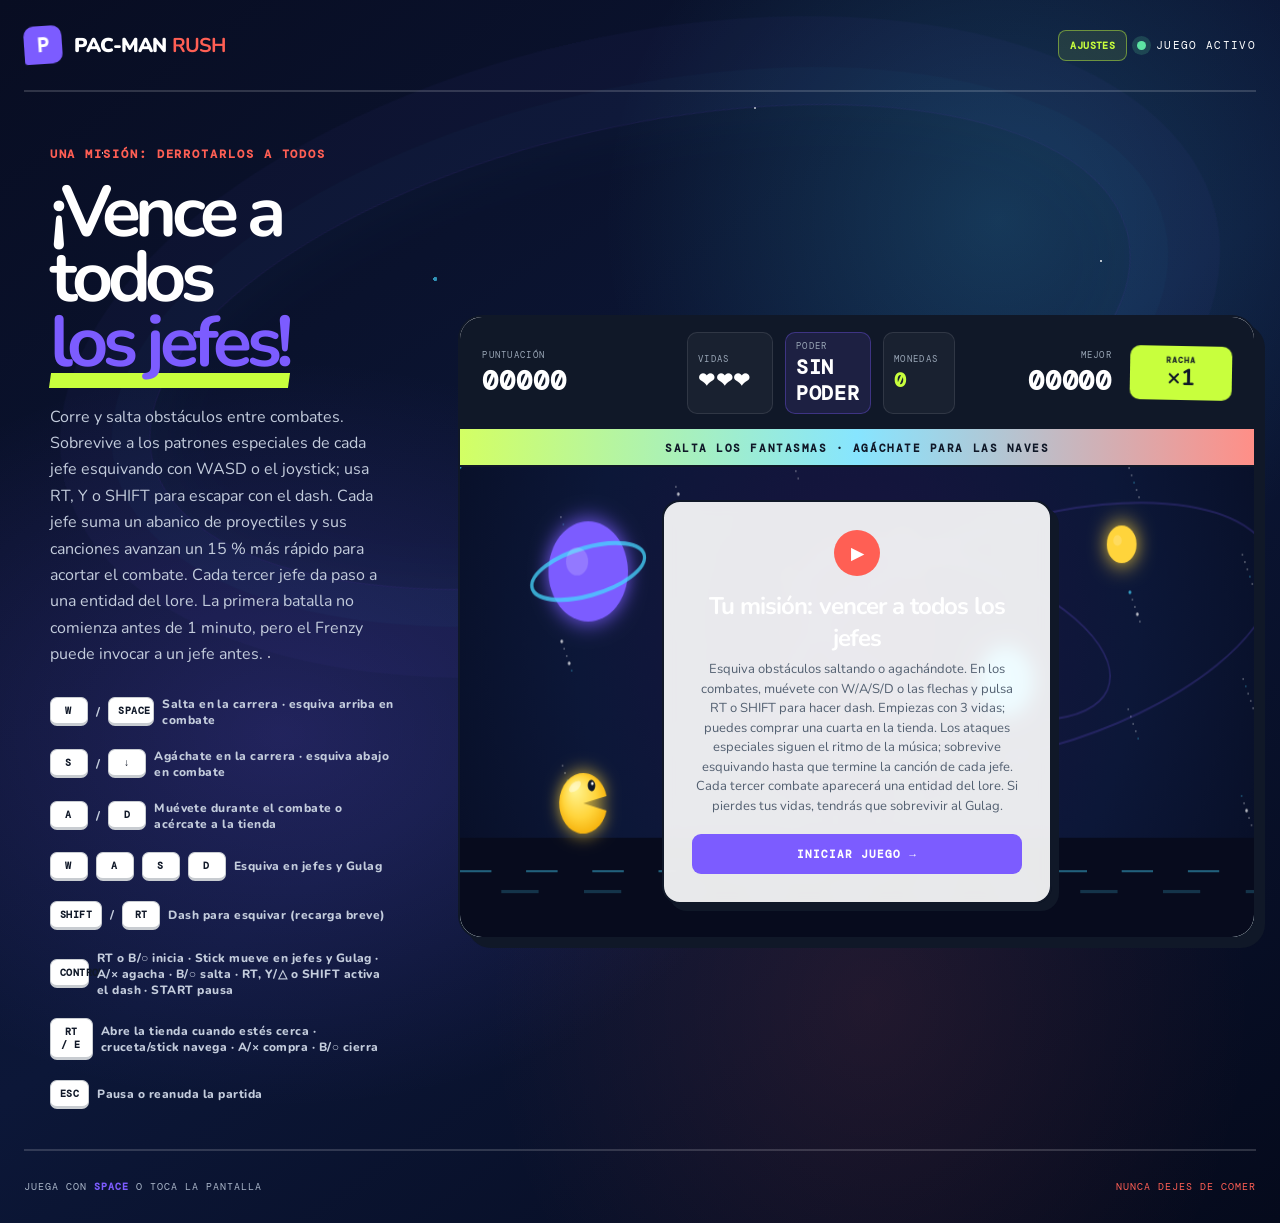
==== commit 120268d0: "Mejora la experiencia de combate Co-authored-by: Copilot <223556219+Copilot@users.noreply.github.com" ====
--- a/Untitled-3.html
+++ b/Untitled-3.html
@@ -51,14 +51,14 @@
       <div class="hero-copy">
         <p class="eyebrow">UNA MISIÓN: DERROTARLOS A TODOS</p>
         <h1>¡Vence a todos<br><span>los jefes!</span></h1>
-        <p class="intro">Corre y salta obstáculos entre combates. Sobrevive a los patrones especiales de cada jefe esquivando con WASD o el joystick; usa el dash para escapar de los ataques. Los ataques siguen el ritmo de la música y cada jefe cae cuando termina su canción. Cada tercer jefe da paso a una entidad del lore. La primera batalla no comienza antes de 1 minuto, pero el Frenzy puede invocar a un jefe antes.</p>
+        <p class="intro">Corre y salta obstáculos entre combates. Sobrevive a los patrones especiales de cada jefe esquivando con WASD o el joystick; usa RT, Y o SHIFT para escapar con el dash. Cada jefe suma un abanico de proyectiles y sus canciones avanzan un 15 % más rápido para acortar el combate. Cada tercer jefe da paso a una entidad del lore. La primera batalla no comienza antes de 1 minuto, pero el Frenzy puede invocar a un jefe antes.</p>
         <div class="controls-hint">
           <span><kbd>W</kbd> / <kbd>SPACE</kbd> Salta en la carrera · esquiva arriba en combate</span>
           <span><kbd>S</kbd> / <kbd>↓</kbd> Agáchate en la carrera · esquiva abajo en combate</span>
           <span><kbd>A</kbd> / <kbd>D</kbd> Muévete durante el combate o acércate a la tienda</span>
           <span><kbd>W</kbd><kbd>A</kbd><kbd>S</kbd><kbd>D</kbd> Esquiva en jefes y Gulag</span>
-          <span><kbd>SHIFT</kbd> Dash para esquivar (recarga breve)</span>
-          <span><kbd>CONTROL</kbd> RT o B/○ inicia · Stick mueve en jefes y Gulag · A/× agacha · B/○ salta · Y/△ dash en jefes · START pausa</span>
+          <span><kbd>SHIFT</kbd> / <kbd>RT</kbd> Dash para esquivar (recarga breve)</span>
+          <span><kbd>CONTROL</kbd> RT o B/○ inicia · Stick mueve en jefes y Gulag · A/× agacha · B/○ salta · RT, Y/△ o SHIFT activa el dash · START pausa</span>
           <span><kbd>RT / E</kbd> Abre la tienda cuando estés cerca · cruceta/stick navega · A/× compra · B/○ cierra</span>
           <span><kbd>ESC</kbd> Pausa o reanuda la partida</span>
         </div>
@@ -103,7 +103,7 @@
           <div class="start-panel" id="startPanel">
             <span class="panel-icon">▶</span>
             <h2>Tu misión: vencer a todos los jefes</h2>
-            <p>Esquiva obstáculos saltando o agachándote. En los combates, muévete con W/A/S/D o las flechas y pulsa SHIFT para hacer dash. Empiezas con 3 vidas; puedes comprar una cuarta en la tienda. Los ataques especiales siguen el ritmo de la música; sobrevive esquivando hasta que termine la canción de cada jefe. Cada tercer combate aparecerá una entidad del lore. Si pierdes tus vidas, tendrás que sobrevivir al Gulag.</p>
+            <p>Esquiva obstáculos saltando o agachándote. En los combates, muévete con W/A/S/D o las flechas y pulsa RT o SHIFT para hacer dash. Empiezas con 3 vidas; puedes comprar una cuarta en la tienda. Los ataques especiales siguen el ritmo de la música; sobrevive esquivando hasta que termine la canción de cada jefe. Cada tercer combate aparecerá una entidad del lore. Si pierdes tus vidas, tendrás que sobrevivir al Gulag.</p>
             <button id="startButton" type="button">INICIAR JUEGO <span>→</span></button>
           </div>
           <div class="game-over-panel" id="gameOverPanel" hidden>
@@ -193,7 +193,7 @@
             <span id="bossAttackStatus">ATAQUE EN: 4s</span>
             <span class="boss-attack-hint" id="bossAttackHint"></span>
             <span class="boss-intro-status" id="bossIntroStatus" aria-live="polite" hidden></span>
-            <p class="boss-controls">WASD / JOYSTICK PARA ESQUIVAR · SHIFT / DASH PARA ESCAPAR</p>
+            <p class="boss-controls">WASD / JOYSTICK PARA ESQUIVAR · RT / SHIFT / Y PARA EL DASH</p>
           </div>
         </div>
 
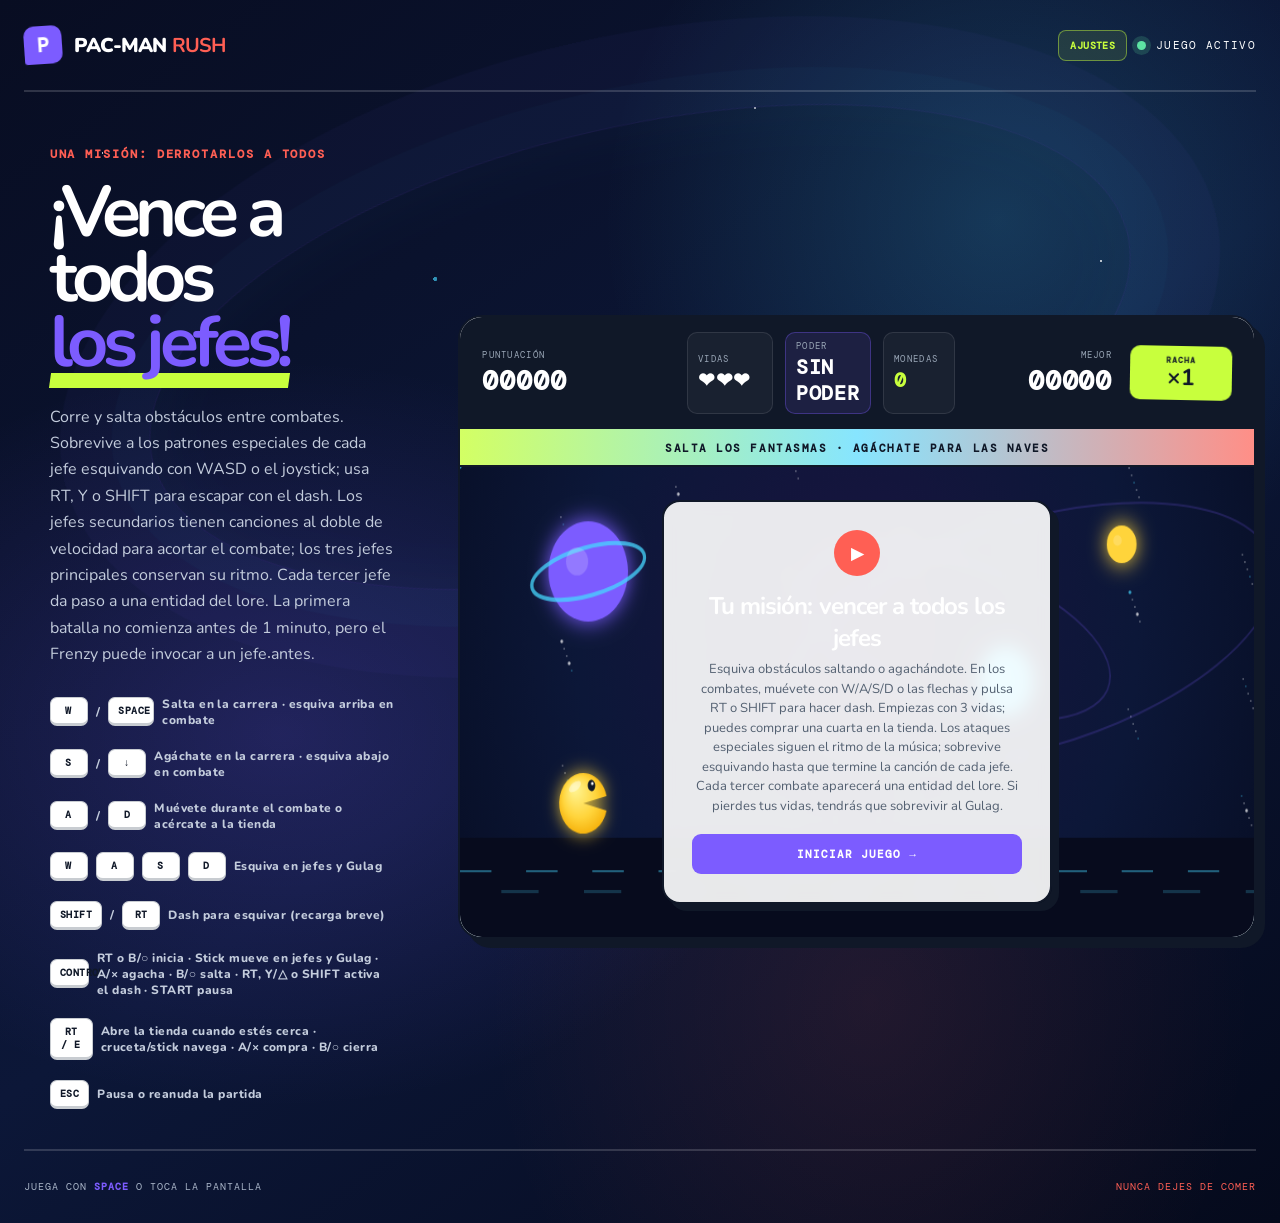
==== commit 1e47e1d7: "actualizacion 7" ====
--- a/Untitled-3.html
+++ b/Untitled-3.html
@@ -51,7 +51,7 @@
       <div class="hero-copy">
         <p class="eyebrow">UNA MISIÓN: DERROTARLOS A TODOS</p>
         <h1>¡Vence a todos<br><span>los jefes!</span></h1>
-        <p class="intro">Corre y salta obstáculos entre combates. Sobrevive a los patrones especiales de cada jefe esquivando con WASD o el joystick; usa RT, Y o SHIFT para escapar con el dash. Cada jefe suma un abanico de proyectiles y sus canciones avanzan un 15 % más rápido para acortar el combate. Cada tercer jefe da paso a una entidad del lore. La primera batalla no comienza antes de 1 minuto, pero el Frenzy puede invocar a un jefe antes.</p>
+        <p class="intro">Corre y salta obstáculos entre combates. Sobrevive a los patrones especiales de cada jefe esquivando con WASD o el joystick; usa RT, Y o SHIFT para escapar con el dash. Los jefes secundarios tienen canciones al doble de velocidad para acortar el combate; los tres jefes principales conservan su ritmo. Cada tercer jefe da paso a una entidad del lore. La primera batalla no comienza antes de 1 minuto, pero el Frenzy puede invocar a un jefe antes.</p>
         <div class="controls-hint">
           <span><kbd>W</kbd> / <kbd>SPACE</kbd> Salta en la carrera · esquiva arriba en combate</span>
           <span><kbd>S</kbd> / <kbd>↓</kbd> Agáchate en la carrera · esquiva abajo en combate</span>
